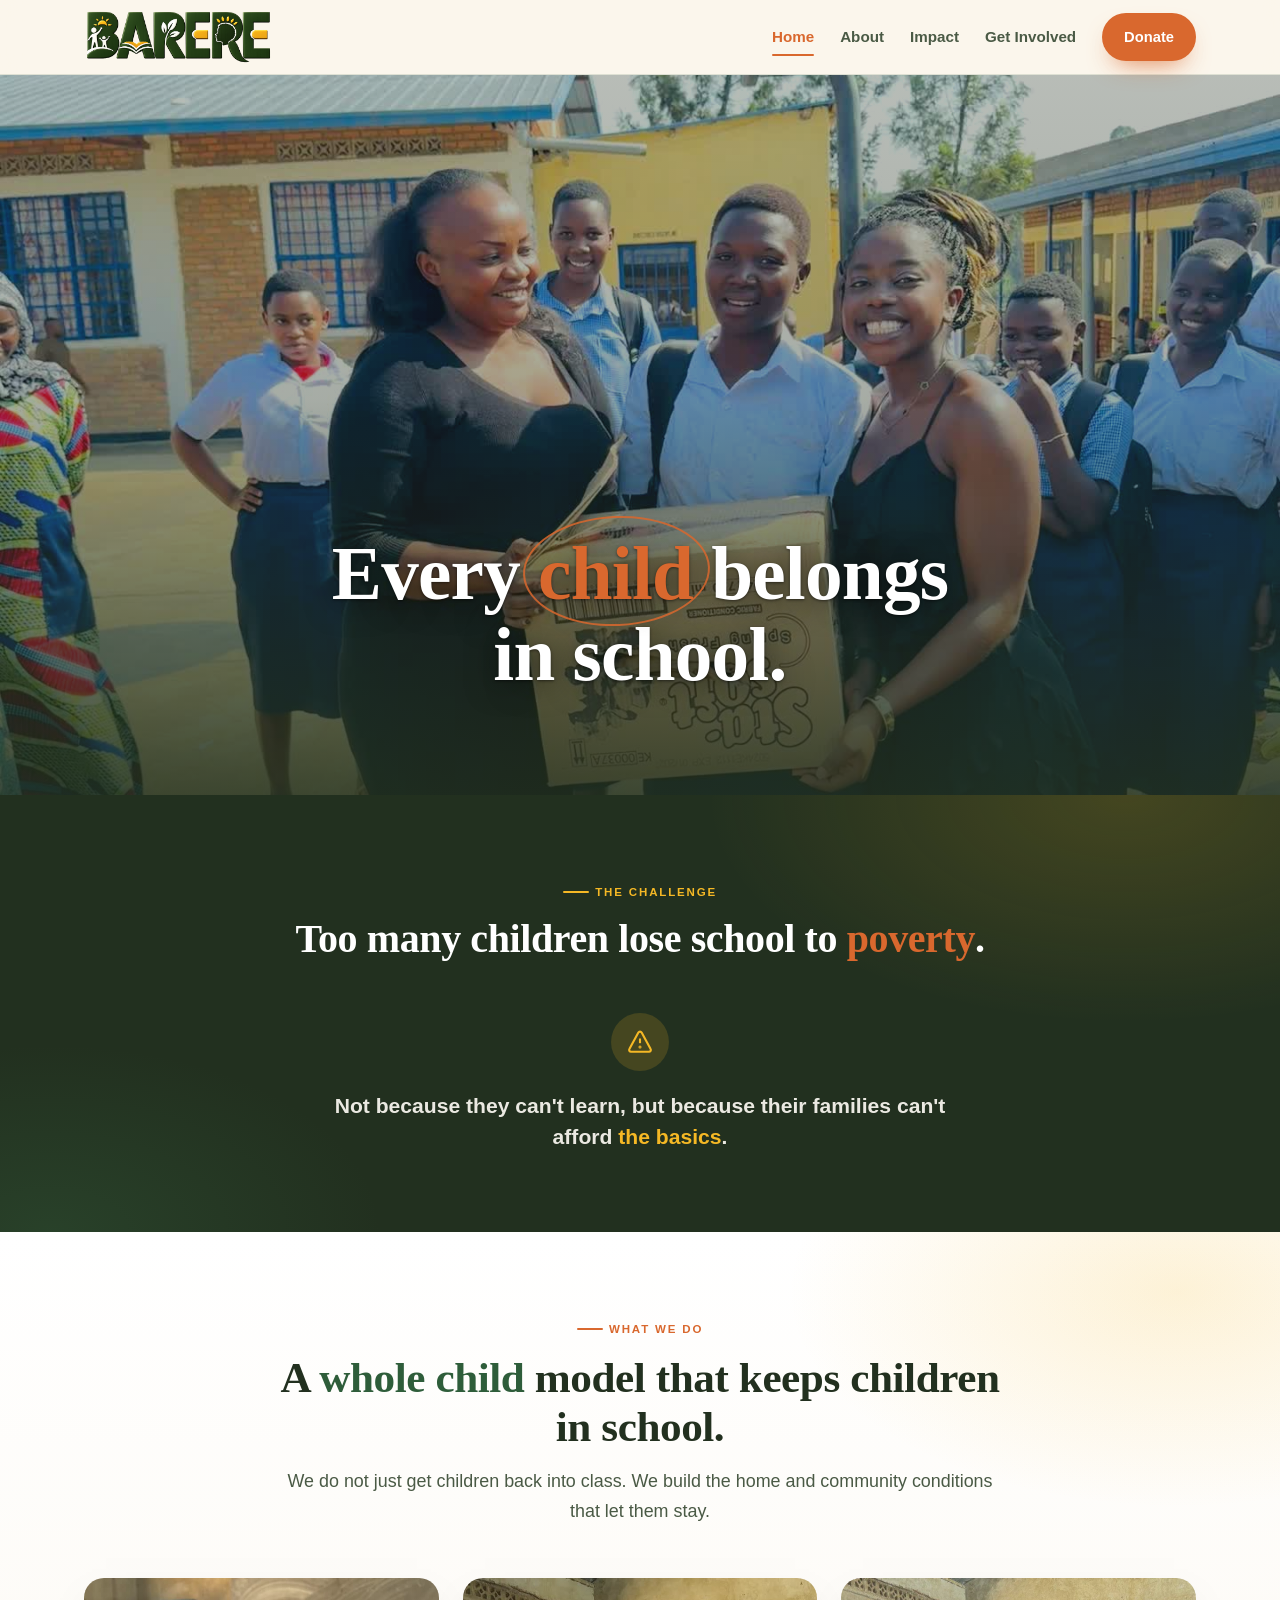
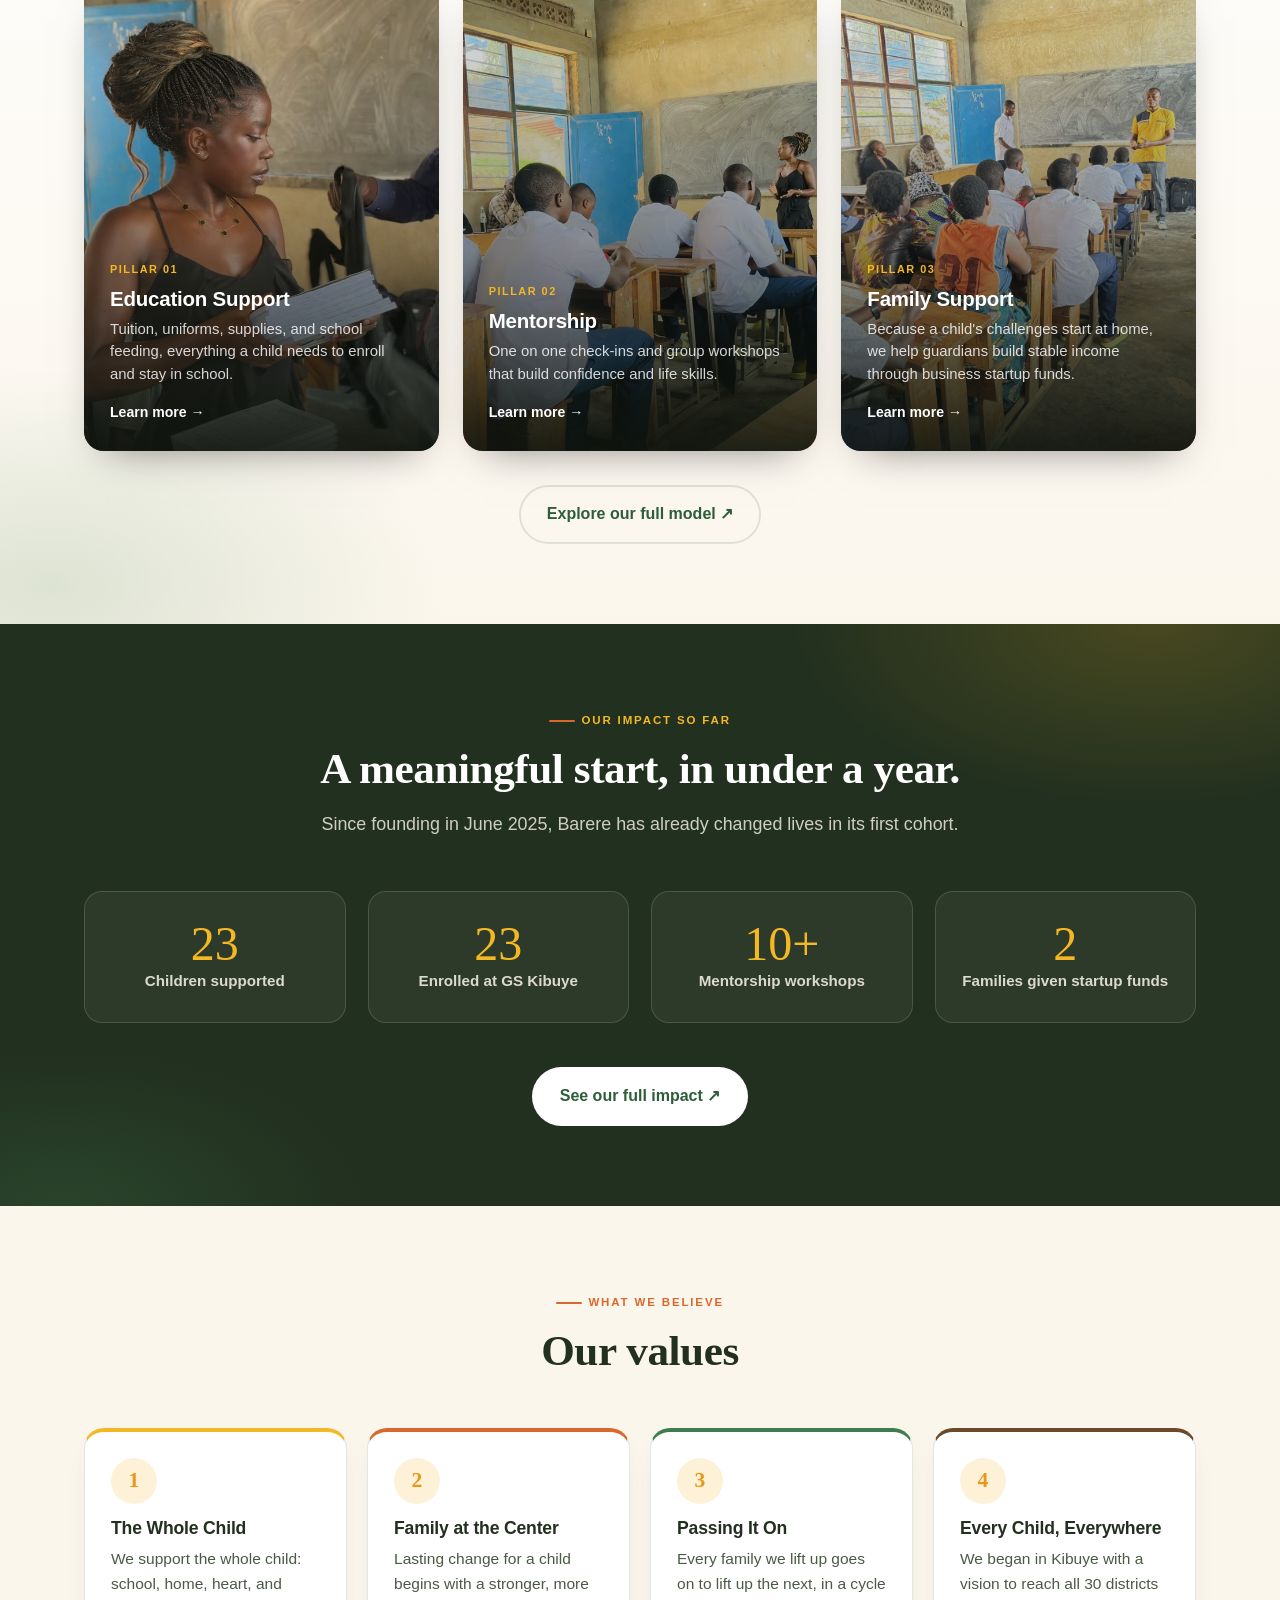
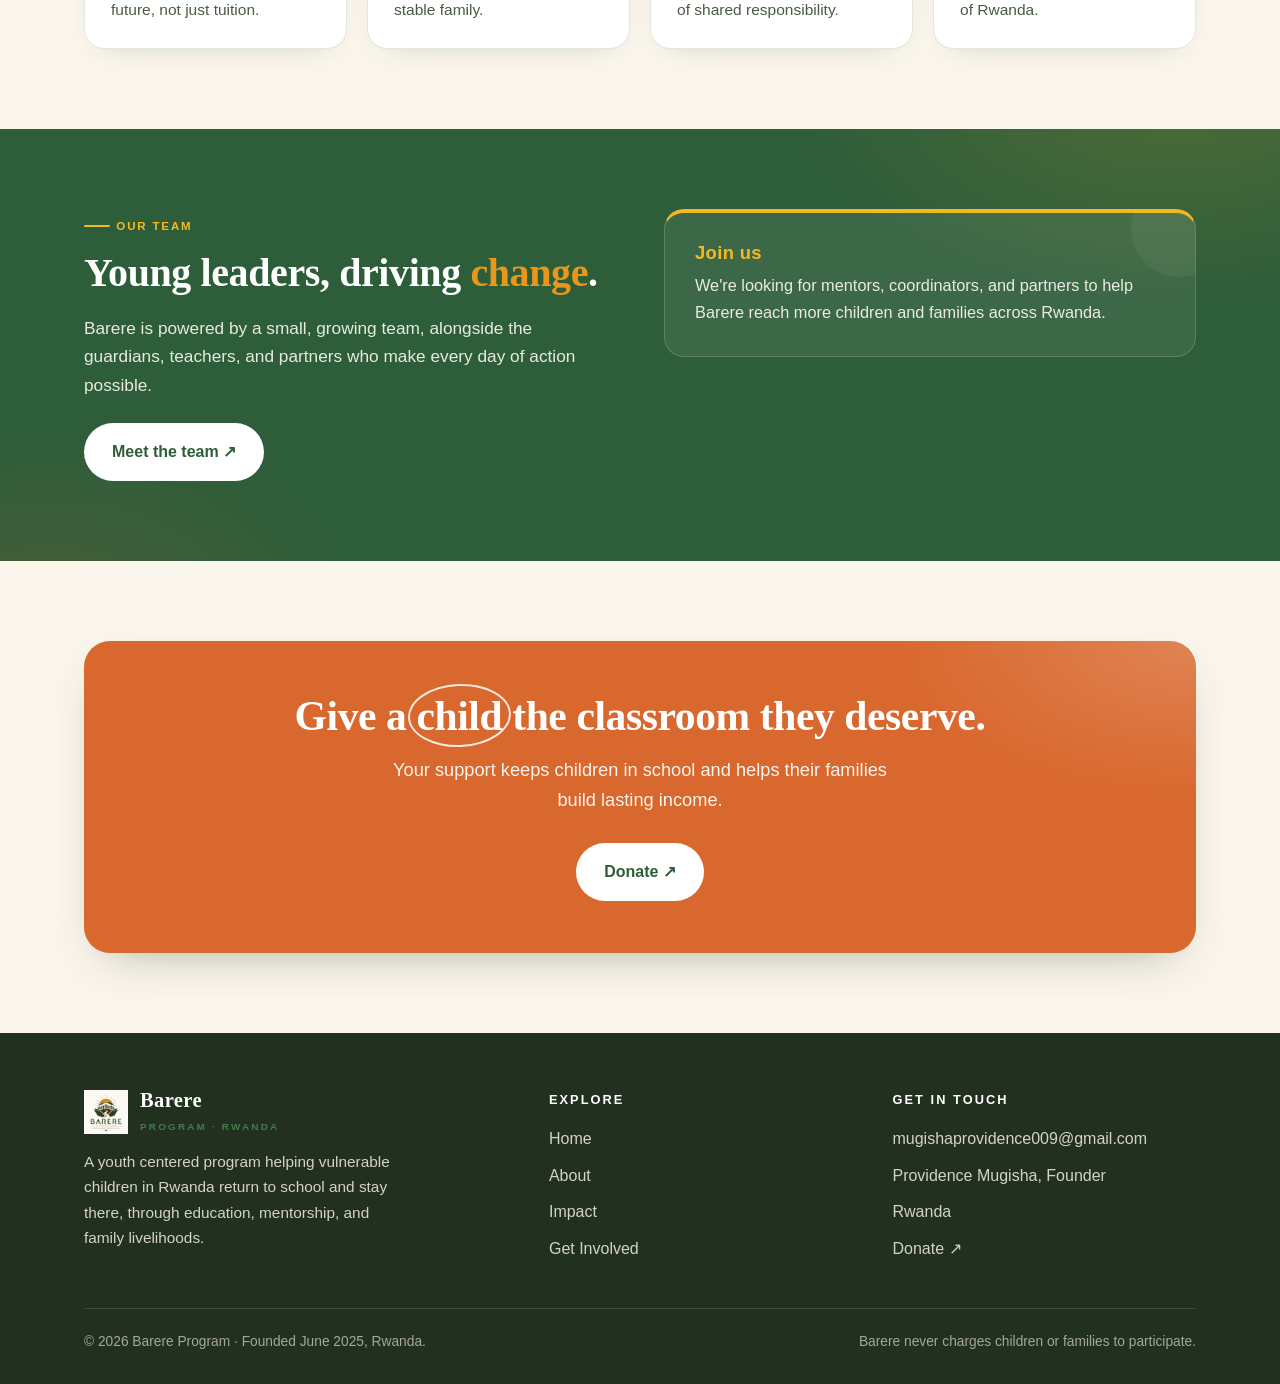
==== barere/index.html @ 4017fb83 "Simplify Challenge section for faster scanning Remove the boxed card around the challenge descriptio" ====
<!DOCTYPE html>
<html lang="en">
<head>
<meta charset="UTF-8">
<meta name="viewport" content="width=device-width, initial-scale=1.0">
<title>Every Child Belongs in School · Barere Program</title>
<meta name="description" content="Barere is a youth centered program in Rwanda helping vulnerable children return to and stay in school through education, mentorship, and sustainable family livelihoods.">
<link rel="stylesheet" href="assets/styles.css">
<style>
  .values-grid{display:grid;grid-template-columns:repeat(4,1fr);gap:20px}
  .value{background:#fff;border:1px solid var(--line);border-top:4px solid var(--sun);border-radius:var(--radius);padding:26px;box-shadow:0 10px 30px -22px rgba(46,61,32,.4)}
  .value:nth-child(2){border-top-color:var(--terracotta)}
  .value:nth-child(3){border-top-color:var(--leaf)}
  .value:nth-child(4){border-top-color:var(--earth)}
  .value .vk{width:46px;height:46px;border-radius:50%;display:flex;align-items:center;justify-content:center;background:rgba(245,184,37,.18);color:var(--sun-deep);font-family:Georgia,serif;font-size:1.35rem;font-weight:700;margin-bottom:14px}
  .value h3{font-size:1.1rem;margin:0 0 8px;font-family:-apple-system,sans-serif;font-weight:800}
  .value p{margin:0;color:var(--ink-soft);font-size:.97rem}
  .center-cta{text-align:center;margin-top:34px}
  .hero-overlay .wrap{text-align:center}
   .hero-overlay h1,.hero-overlay p{margin:0 auto 22px;text-align:center}
   .hero-overlay .hero-cta{justify-content:center}
  @media(max-width:900px){.values-grid{grid-template-columns:1fr 1fr}}
  @media(max-width:640px){.values-grid{grid-template-columns:1fr}}
  .challenge{position:relative;overflow:hidden;background:var(--ink);color:#fdfaf3}
  .challenge::before{content:"";position:absolute;inset:0;background:radial-gradient(700px 380px at 88% 0%,rgba(245,184,37,.16),transparent 60%),radial-gradient(600px 340px at 4% 100%,rgba(63,125,78,.22),transparent 55%);pointer-events:none}
  .challenge .wrap{position:relative}
  .challenge .eyebrow{color:var(--sun)}
  .challenge .eyebrow::before{background:var(--sun)}
  .challenge h2{color:#fff}
  .challenge-body{max-width:620px;margin:30px auto 0;text-align:center}
  .challenge-body .ico{width:58px;height:58px;border-radius:50%;background:rgba(245,184,37,.16);display:flex;align-items:center;justify-content:center;margin:0 auto 20px}
  .challenge-body p{margin:0;color:rgba(253,250,243,.92);font-size:1.32rem;font-weight:600;line-height:1.45}
  .challenge-body p b{color:var(--sun);font-weight:800}
  .impact-cards{display:grid;grid-template-columns:repeat(3,1fr);gap:24px}
  .impact-card{position:relative;display:block;border-radius:var(--radius);overflow:hidden;aspect-ratio:3/4;box-shadow:0 18px 40px -22px rgba(0,0,0,.5);text-decoration:none;transition:transform .2s ease}
  .impact-card:hover{transform:translateY(-5px)}
  .impact-card img{position:absolute;inset:0;width:100%;height:100%;object-fit:cover;transition:transform .4s ease}
  .impact-card:hover img{transform:scale(1.05)}
  .impact-card::after{content:"";position:absolute;inset:0;background:linear-gradient(180deg,rgba(15,20,14,.05) 0%,rgba(15,20,14,.4) 55%,rgba(15,20,14,.93) 100%)}
  .impact-card .content{position:absolute;left:0;right:0;bottom:0;padding:26px;z-index:2}
  .impact-card .tag{display:inline-block;font-size:.68rem;font-weight:800;text-transform:uppercase;letter-spacing:.14em;color:var(--sun);margin-bottom:8px}
  .impact-card h3{margin:0 0 8px;font-size:1.28rem;color:#fff;font-family:-apple-system,sans-serif;font-weight:800}
  .impact-card p{margin:0 0 14px;color:rgba(255,255,255,.82);font-size:.93rem;line-height:1.5}
  .impact-card .learn{display:inline-flex;align-items:center;gap:6px;color:#fff;font-weight:700;font-size:.88rem}
  .impact-card:hover .learn{color:var(--sun)}
  @media(max-width:900px){.impact-cards{grid-template-columns:1fr 1fr}}
  @media(max-width:640px){.impact-cards{grid-template-columns:1fr}}
</style>
</head>
<body>
<header class="nav">
  <div class="wrap nav-inner">
    <a class="brand" href="index.html"><img class="brand-logo" src="images/barere-logo-full.png" alt="Barere Program"></a>
    <nav class="nav-links" id="navLinks">
      <a href="index.html" class="active">Home</a>
      <a href="about.html">About</a>
      <a href="impact.html">Impact</a>
      <a href="get-involved.html">Get Involved</a>
      <a class="btn btn-primary" href="get-involved.html#donate">Donate</a>
    </nav>
    <button class="menu-btn" id="menuBtn" aria-label="Menu"><span></span><span></span><span></span></button>
  </div>
</header>

<section class="hero-static">
  <img src="images/hero.jpg" alt="Providence and the Barere team celebrating with smiling students on the day of action in Rwanda">
  <div class="hero-overlay">
    <div class="wrap">
      <h1>Every <span class="hl circle">child</span> belongs in school.</h1>
    </div>
  </div>
</section>

<!-- THE CHALLENGE -->
<section class="challenge">
  <div class="wrap">
    <div class="section-head reveal">
      <span class="eyebrow center">The Challenge</span>
      <h2 style="font-size:clamp(1.8rem,3.4vw,2.5rem);margin:0 0 16px">Too many children lose school to <span class="hl">poverty</span>.</h2>
    </div>
    <div class="challenge-body reveal">
      <div class="ico"><svg width="28" height="28" viewBox="0 0 24 24" fill="none" stroke="#F5B825" stroke-width="1.8"><path d="M12 9v4"/><circle cx="12" cy="16.3" r=".4" fill="#F5B825"/><path d="M10.6 3.9L2.9 18a1.6 1.6 0 001.4 2.4h15.4a1.6 1.6 0 001.4-2.4L13.4 3.9a1.6 1.6 0 00-2.8 0z"/></svg></div>
      <p>Not because they can't learn, but because their families can't afford <b>the basics</b>.</p>
    </div>
  </div>
</section>

<!-- WHAT WE DO -->
<section class="pillars">
  <div class="wrap">
    <div class="section-head reveal">
      <span class="eyebrow center">What We Do</span>
      <h2>A <span class="hl-leaf">whole child</span> model that keeps children in school.</h2>
      <p>We do not just get children back into class. We build the home and community conditions that let them stay.</p>
    </div>
    <div class="impact-cards">
      <a class="impact-card reveal" href="about.html#model">
        <img src="images/materials.jpg" alt="Providence handing out exercise books to students">
        <div class="content">
          <span class="tag">Pillar 01</span>
          <h3>Education Support</h3>
          <p>Tuition, uniforms, supplies, and school feeding, everything a child needs to enroll and stay in school.</p>
          <span class="learn">Learn more →</span>
        </div>
      </a>
      <a class="impact-card reveal" href="about.html#model">
        <img src="images/workshop.jpg" alt="Providence leading a mentorship workshop with the cohort">
        <div class="content">
          <span class="tag">Pillar 02</span>
          <h3>Mentorship</h3>
          <p>One on one check-ins and group workshops that build confidence and life skills.</p>
          <span class="learn">Learn more →</span>
        </div>
      </a>
      <a class="impact-card reveal" href="about.html#model">
        <img src="images/local-partners.jpg" alt="Barere local partners and community volunteers">
        <div class="content">
          <span class="tag">Pillar 03</span>
          <h3>Family Support</h3>
          <p>Because a child's challenges start at home, we help guardians build stable income through business startup funds.</p>
          <span class="learn">Learn more →</span>
        </div>
      </a>
    </div>
    <div class="center-cta reveal"><a class="btn btn-ghost" href="about.html#model">Explore our full model ↗</a></div>
  </div>
</section>

<!-- IMPACT -->
<section class="impact">
  <div class="wrap">
    <div class="section-head reveal">
      <span class="eyebrow center" style="color:var(--sun)">Our Impact So Far</span>
      <h2>A meaningful start, in under a year.</h2>
      <p>Since founding in June 2025, Barere has already changed lives in its first cohort.</p>
    </div>
    <div class="stat-grid">
      <div class="stat reveal"><span class="n" data-count="23">23</span><span class="l">Children supported</span></div>
      <div class="stat reveal"><span class="n" data-count="23">23</span><span class="l">Enrolled at GS Kibuye</span></div>
      <div class="stat reveal"><span class="n" data-count="10">10+</span><span class="l">Mentorship workshops</span></div>
      <div class="stat reveal"><span class="n" data-count="2">2</span><span class="l">Families given startup funds</span></div>
    </div>
    <div class="center-cta reveal"><a class="btn btn-light" href="impact.html">See our full impact ↗</a></div>
  </div>
</section>

<!-- VALUES -->
<section>
  <div class="wrap">
    <div class="section-head reveal">
      <span class="eyebrow center">What We Believe</span>
      <h2>Our values</h2>
    </div>
    <div class="values-grid">
      <div class="value reveal"><div class="vk">1</div><h3>The Whole Child</h3><p>We support the whole child: school, home, heart, and future, not just tuition.</p></div>
      <div class="value reveal"><div class="vk">2</div><h3>Family at the Center</h3><p>Lasting change for a child begins with a stronger, more stable family.</p></div>
      <div class="value reveal"><div class="vk">3</div><h3>Passing It On</h3><p>Every family we lift up goes on to lift up the next, in a cycle of shared responsibility.</p></div>
      <div class="value reveal"><div class="vk">4</div><h3>Every Child, Everywhere</h3><p>We began in Kibuye with a vision to reach all 30 districts of Rwanda.</p></div>
    </div>
  </div>
</section>

<!-- TEAM TEASER -->
<section class="mission">
  <div class="wrap grid">
    <div class="reveal">
      <span class="eyebrow">Our Team</span>
      <h2>Young leaders, driving <span class="hl-sun">change</span>.</h2>
      <p>Barere is powered by a small, growing team, alongside the guardians, teachers, and partners who make every day of action possible.</p>
      <a class="btn btn-light" href="about.html#team" style="margin-top:8px">Meet the team ↗</a>
    </div>
    <div class="reveal">
      <div class="vm-card"><h3>Join us</h3><p>We're looking for mentors, coordinators, and partners to help Barere reach more children and families across Rwanda.</p></div>
    </div>
  </div>
</section>

<!-- DONATE CTA -->
<section class="help" style="padding-top:0;padding-bottom:80px"><div class="wrap" style="padding-top:80px">
  <div class="cta-final reveal">
    <h2>Give a <span class="circle">child</span> the classroom they deserve.</h2>
    <p>Your support keeps children in school and helps their families build lasting income.</p>
    <a class="btn btn-light" href="get-involved.html#donate">Donate ↗</a>
  </div>
</div></section>

<footer>
  <div class="wrap">
    <div class="foot-grid">
      <div>
        <a class="brand" href="index.html" style="color:#fff"><img class="mark" src="images/barere-logo-sm.png" alt="Barere Program logo">
          <span><b>Barere</b><small>Program · Rwanda</small></span></a>
        <p>A youth centered program helping vulnerable children in Rwanda return to school and stay there, through education, mentorship, and family livelihoods.</p>
      </div>
      <div>
        <h4>Explore</h4>
        <ul>
          <li><a href="index.html">Home</a></li>
          <li><a href="about.html">About</a></li>
          <li><a href="impact.html">Impact</a></li>
          <li><a href="get-involved.html">Get Involved</a></li>
        </ul>
      </div>
      <div>
        <h4>Get in touch</h4>
        <ul>
          <li><a href="mailto:mugishaprovidence009@gmail.com">mugishaprovidence009@gmail.com</a></li>
          <li>Providence Mugisha, Founder</li>
          <li>Rwanda</li>
          <li><a href="get-involved.html#donate">Donate ↗</a></li>
        </ul>
      </div>
    </div>
    <div class="foot-bottom">
      <span>© 2026 Barere Program · Founded June 2025, Rwanda.</span>
      <span>Barere never charges children or families to participate.</span>
    </div>
  </div>
</footer>

<script>
  var mb=document.getElementById('menuBtn'),nl=document.getElementById('navLinks');
  mb.addEventListener('click',function(){nl.classList.toggle('open');});
  nl.addEventListener('click',function(e){if(e.target.tagName==='A')nl.classList.remove('open');});
  var io=new IntersectionObserver(function(es){es.forEach(function(en){if(en.isIntersecting){en.target.classList.add('in');io.unobserve(en.target);}});},{threshold:.14});
  document.querySelectorAll('.reveal').forEach(function(el){io.observe(el);});
  function animate(el){var target=parseInt(el.getAttribute('data-count'),10);var suffix=el.textContent.trim().endsWith('+')?'+':'';var t0=null,dur=1100;function step(ts){if(!t0)t0=ts;var p=Math.min((ts-t0)/dur,1);var val=Math.floor((0.5-Math.cos(Math.PI*p)/2)*target);el.textContent=val+suffix;if(p<1)requestAnimationFrame(step);else el.textContent=target+suffix;}requestAnimationFrame(step);}
  var co=new IntersectionObserver(function(es){es.forEach(function(en){if(en.isIntersecting){animate(en.target);co.unobserve(en.target);}});},{threshold:.5});
  document.querySelectorAll('[data-count]').forEach(function(el){co.observe(el);});
</script>
</body>
</html>
---- barere/assets/styles.css ----
:root{
  --sun:#F5B825; --sun-deep:#E8971B; --terracotta:#D9682E;
  --leaf:#3F7D4E; --leaf-deep:#2E5D3A; --earth:#6B4A2B;
  --ink:#22301F; --ink-soft:#4A5A45; --cream:#FBF6EC; --cream-2:#F5EDDD;
  --card:#fff; --line:rgba(46,93,58,.14);
  --shadow:0 18px 50px -24px rgba(46,61,32,.45);
  --radius:20px; --wrap:1160px;
}
*{box-sizing:border-box}
html{scroll-behavior:smooth}
body{margin:0;font-family:-apple-system,BlinkMacSystemFont,"Segoe UI",Roboto,Helvetica,Arial,sans-serif;color:var(--ink);background:var(--cream);line-height:1.65;-webkit-font-smoothing:antialiased}
h1,h2,h3,.display{font-family:Georgia,"Times New Roman",serif;font-weight:700;line-height:1.14;letter-spacing:-.01em}
a{color:var(--leaf-deep)}
img{max-width:100%;display:block}
.wrap{max-width:var(--wrap);margin:0 auto;padding:0 24px}
.eyebrow{display:inline-flex;align-items:center;gap:.55em;font-family:-apple-system,sans-serif;font-weight:700;text-transform:uppercase;letter-spacing:.16em;font-size:.72rem;color:var(--terracotta);margin:0 0 14px}
.eyebrow::before{content:"";width:26px;height:2px;background:var(--terracotta);border-radius:2px}
.eyebrow.center{justify-content:center}
.btn{display:inline-flex;align-items:center;gap:.5em;font-weight:700;font-size:1rem;text-decoration:none;padding:14px 26px;border-radius:999px;border:2px solid transparent;cursor:pointer;transition:transform .15s ease,box-shadow .2s ease,background .2s ease}
.btn-primary{background:var(--terracotta);color:#fff;box-shadow:0 12px 26px -12px rgba(217,104,46,.9)}
.btn-primary:hover{transform:translateY(-2px);background:#c25a24}
.btn-ghost{background:transparent;color:var(--leaf-deep);border-color:var(--line)}
.btn-ghost:hover{border-color:var(--leaf);transform:translateY(-2px)}
.btn-light{background:#fff;color:var(--leaf-deep)}
.btn-light:hover{transform:translateY(-2px)}

/* NAV */
header.nav{position:sticky;top:0;z-index:50;background:rgba(251,246,236,.86);backdrop-filter:blur(12px);border-bottom:1px solid var(--line)}
.nav-inner{display:flex;align-items:center;justify-content:space-between;height:74px}
.brand{display:flex;align-items:center;gap:12px;text-decoration:none;color:var(--ink)}
.brand .mark{width:44px;height:44px;flex:none;object-fit:contain}
.brand-logo{height:56px;width:auto;display:block}
@media(max-width:640px){.brand-logo{height:44px}}
.brand b{font-family:Georgia,serif;font-size:1.28rem;letter-spacing:.02em;line-height:1}
.brand small{display:block;font-family:-apple-system,sans-serif;font-size:.62rem;letter-spacing:.22em;text-transform:uppercase;color:var(--leaf);font-weight:700;margin-top:3px}
.nav-links{display:flex;align-items:center;gap:26px}
.nav-links a{text-decoration:none;color:var(--ink-soft);font-weight:600;font-size:.95rem;position:relative}
.nav-links a:hover{color:var(--terracotta)}
.nav-links a.active{color:var(--terracotta)}
.nav-links a.active::after{content:"";position:absolute;left:0;right:0;bottom:-6px;height:2px;background:var(--terracotta);border-radius:2px}
.nav-links .btn{padding:10px 20px;font-size:.92rem;color:#fff}
.nav-links .btn.active::after{display:none}
.menu-btn{display:none;background:none;border:0;cursor:pointer;padding:8px}
.menu-btn span{display:block;width:24px;height:2px;background:var(--ink);margin:5px 0;border-radius:2px}

/* HERO (home) */
.hero{position:relative;overflow:hidden;background:radial-gradient(1200px 600px at 78% -10%,rgba(245,184,37,.35),transparent 60%),radial-gradient(900px 500px at 0% 110%,rgba(63,125,78,.28),transparent 55%),linear-gradient(180deg,#FDF9F0 0%,#F6EEDD 100%)}
.hero-inner{display:grid;grid-template-columns:1.05fr .95fr;gap:56px;align-items:center;padding:86px 0 96px}
.hero h1{font-size:clamp(2.5rem,5.2vw,4rem);margin:0 0 22px;color:var(--ink)}
.hero h1 .hl{color:var(--terracotta)}
.hl{color:var(--terracotta);font-weight:800}
.hl-leaf{color:var(--leaf-deep);font-weight:800}
.hl-sun{color:var(--sun-deep);font-weight:800}
.circle{position:relative;display:inline-block;white-space:nowrap}
.circle::after{content:"";position:absolute;left:-.2em;right:-.22em;top:-.22em;bottom:-.16em;border:2.5px solid currentColor;border-radius:50%;transform:rotate(-2.5deg);pointer-events:none;opacity:.85}
.hero p.lead{font-size:1.22rem;color:var(--ink-soft);margin:0 0 34px;max-width:34ch}
.hero-cta{display:flex;flex-wrap:wrap;gap:14px;align-items:center}
.hero-note{margin-top:26px;font-size:.9rem;color:var(--ink-soft)}
.hero-note b{color:var(--leaf-deep)}
.hero-art{position:relative}
.hero-emblem{width:100%;max-width:440px;margin:0 auto;filter:drop-shadow(0 30px 50px rgba(46,61,32,.25))}
.hero-photo{max-width:430px;margin:0 auto;border-radius:26px;overflow:hidden;border:6px solid #fff;box-shadow:var(--shadow);aspect-ratio:4/5}
.hero-photo img{width:100%;height:100%;object-fit:cover}

/* full-width static hero */
.hero-static{position:relative;height:min(80vh,760px);min-height:540px;overflow:hidden;background:#22301f}
.hero-static > img{position:absolute;inset:0;width:100%;height:100%;object-fit:cover;object-position:center 42%;filter:saturate(1.15) contrast(1.08) brightness(1.03)}
.hero-static::before{content:"";position:absolute;inset:0;background:radial-gradient(120% 85% at 50% 32%,transparent 50%,rgba(12,16,10,.4) 100%)}
.hero-static::after{content:"";position:absolute;inset:0;background:linear-gradient(180deg,rgba(34,48,31,.32) 0%,rgba(34,48,31,.4) 45%,rgba(34,48,31,.88) 100%)}

/* full-width sliding hero */
.hero-slider{position:relative;height:min(80vh,760px);min-height:540px;overflow:hidden;background:#22301f}
.slides{position:absolute;inset:0;display:flex;transition:transform .9s cubic-bezier(.45,0,.15,1)}
.slide{position:relative;min-width:100%;height:100%}
.slide img{width:100%;height:100%;object-fit:cover}
.slide::after{content:"";position:absolute;inset:0;background:linear-gradient(180deg,rgba(34,48,31,.28) 0%,rgba(34,48,31,.35) 45%,rgba(34,48,31,.82) 100%)}
.hero-overlay{position:absolute;inset:0;z-index:3;display:flex;align-items:flex-end;padding-bottom:78px;pointer-events:none}
.hero-overlay .wrap{width:100%}
.hero-overlay .eyebrow{color:var(--sun)}
.hero-overlay .eyebrow::before{background:var(--sun)}
.hero-overlay h1{color:#fff;font-size:clamp(2.6rem,6.3vw,4.7rem);font-weight:800;line-height:1.08;margin:0 0 22px;max-width:17ch;text-shadow:0 3px 30px rgba(0,0,0,.55),0 1px 3px rgba(0,0,0,.5)}
.hero-overlay p{color:#fff;font-size:clamp(1.22rem,2.1vw,1.5rem);max-width:46ch;margin:0 0 32px;text-shadow:0 2px 18px rgba(0,0,0,.5),0 1px 2px rgba(0,0,0,.4)}
.hero-overlay .hero-cta{pointer-events:auto}
.hero-overlay .hero-cta .btn-ghost{color:#fff;border-color:rgba(255,255,255,.6)}
.hero-overlay .hero-cta .btn-ghost:hover{border-color:#fff;background:rgba(255,255,255,.12)}
.slider-arrow{position:absolute;top:50%;transform:translateY(-50%);z-index:4;width:52px;height:52px;border-radius:50%;border:1px solid rgba(255,255,255,.5);background:rgba(34,48,31,.35);color:#fff;font-size:1.5rem;cursor:pointer;display:flex;align-items:center;justify-content:center;transition:background .2s ease;backdrop-filter:blur(4px)}
.slider-arrow:hover{background:rgba(217,104,46,.85);border-color:transparent}
.slider-arrow.prev{left:22px}.slider-arrow.next{right:22px}
.slider-dots{position:absolute;bottom:28px;left:0;right:0;z-index:4;display:flex;gap:10px;justify-content:center}
.slider-dots button{width:11px;height:11px;border-radius:50%;border:0;background:rgba(255,255,255,.45);cursor:pointer;padding:0;transition:background .2s ease,width .2s ease}
.slider-dots button.on{background:var(--sun);width:30px;border-radius:6px}

/* light impact strip */
.stat-lite{display:grid;grid-template-columns:repeat(3,1fr);gap:22px}
.stat-lite .cell{text-align:center;padding:20px}
.stat-lite .n{font-family:Georgia,serif;font-size:2.8rem;line-height:1;color:var(--terracotta)}
.stat-lite .l{margin-top:8px;color:var(--ink-soft);font-weight:600}
.float-stat{position:absolute;background:#fff;border-radius:16px;box-shadow:var(--shadow);padding:14px 18px;display:flex;align-items:center;gap:12px;border:1px solid var(--line)}
.float-stat .n{font-family:Georgia,serif;font-size:1.5rem;color:var(--terracotta);line-height:1}
.float-stat .l{font-size:.74rem;color:var(--ink-soft);font-weight:600;line-height:1.2}
.fs-1{top:8%;left:-14px}
.fs-2{bottom:6%;right:-6px}
.wave{display:block;width:100%;height:60px;margin-top:-1px}

/* interior page hero */
.page-hero{background:radial-gradient(900px 420px at 85% -20%,rgba(245,184,37,.30),transparent 60%),linear-gradient(180deg,#FDF9F0,#F6EEDD);padding:64px 0 60px;border-bottom:1px solid var(--line)}
.page-hero .wrap{text-align:center}
.page-hero .crumbs{font-size:.82rem;color:var(--ink-soft);margin-bottom:14px}
.page-hero .crumbs a{color:var(--ink-soft);text-decoration:none}
.page-hero .crumbs a:hover{color:var(--terracotta)}
.page-hero h1{font-size:clamp(2.1rem,4.4vw,3.2rem);margin:0 auto 16px;max-width:20ch}
.page-hero p{font-size:1.16rem;color:var(--ink-soft);margin:0 auto;max-width:60ch}

section{padding:80px 0}
.section-head{max-width:720px;margin:0 auto 52px;text-align:center}
.section-head h2{font-size:clamp(1.9rem,3.6vw,2.7rem);margin:0 0 16px}
.section-head p{font-size:1.12rem;color:var(--ink-soft);margin:0}

/* mission */
.mission{background:var(--leaf-deep);color:#fdfaf3;position:relative;overflow:hidden}
.mission::before{content:"";position:absolute;inset:0;background:radial-gradient(650px 360px at 92% -10%,rgba(245,184,37,.16),transparent 60%),radial-gradient(550px 320px at 4% 110%,rgba(217,104,46,.14),transparent 55%);pointer-events:none}
.mission .wrap{position:relative}
.mission .grid{display:grid;grid-template-columns:1fr 1fr;gap:48px}
.mission .eyebrow{color:var(--sun)}
.mission .eyebrow::before{background:var(--sun)}
.mission h2{font-size:clamp(1.8rem,3.4vw,2.5rem);margin:0 0 18px;color:#fff}
.mission p{color:rgba(253,250,243,.9);font-size:1.08rem;margin:0 0 16px}
.vm-card{background:rgba(255,255,255,.07);border:1px solid rgba(255,255,255,.16);border-top:4px solid var(--sun);border-radius:var(--radius);padding:30px;position:relative;overflow:hidden}
.vm-card::after{content:"";position:absolute;right:-32px;top:-32px;width:96px;height:96px;border-radius:50%;background:rgba(255,255,255,.05);pointer-events:none}
.vm-card+.vm-card{margin-top:20px;border-top-color:var(--terracotta)}
.vm-card h3{color:var(--sun);font-size:1.15rem;margin:0 0 8px;font-family:-apple-system,sans-serif;letter-spacing:.02em;position:relative}
.vm-card p{margin:0;font-size:1.02rem;position:relative}

/* serve */
.serve-grid{display:grid;grid-template-columns:1.1fr 1fr;gap:52px;align-items:center}
.photo-frame{position:relative;border-radius:var(--radius);overflow:hidden;background:linear-gradient(135deg,var(--cream-2),#fff);border:1px solid var(--line);box-shadow:var(--shadow);aspect-ratio:4/3;display:flex;align-items:center;justify-content:center}
.photo-frame img{width:100%;height:100%;object-fit:cover}
.photo-frame .ph{text-align:center;color:var(--ink-soft);padding:24px;display:flex;flex-direction:column;align-items:center;gap:10px}
.photo-frame .ph svg{opacity:.5}
.photo-frame .ph span{font-size:.85rem;font-weight:600;max-width:26ch}
.photo-frame .cap{position:absolute;left:0;right:0;bottom:0;padding:16px 18px;background:linear-gradient(180deg,transparent,rgba(34,48,31,.82));color:#fff;font-size:.9rem;font-weight:600}
.serve-list{list-style:none;padding:0;margin:20px 0 0}
.serve-list li{position:relative;padding:0 0 0 34px;margin-bottom:14px;color:var(--ink-soft);font-size:1.05rem}
.serve-list li::before{content:"";position:absolute;left:0;top:9px;width:16px;height:16px;border-radius:50%;background:radial-gradient(circle at 30% 30%,var(--sun),var(--sun-deep))}

/* pillars */
.pillars{background:linear-gradient(180deg,#fff,var(--cream));position:relative;overflow:hidden}
.pillars::before{content:"";position:absolute;inset:0;background:radial-gradient(650px 360px at 92% 6%,rgba(245,184,37,.18),transparent 60%),radial-gradient(650px 360px at 4% 96%,rgba(63,125,78,.16),transparent 60%);pointer-events:none}
.pillars .wrap{position:relative}
.pillar-grid{display:grid;grid-template-columns:repeat(3,1fr);gap:24px}
.pillar{background:var(--card);border:1px solid var(--line);border-radius:var(--radius);padding:30px;box-shadow:0 10px 30px -20px rgba(46,61,32,.4);transition:transform .18s ease,box-shadow .2s ease}
.pillar:hover{transform:translateY(-4px);box-shadow:var(--shadow)}
.pillar{border-top:4px solid var(--sun)}
.pillar:nth-child(2){border-top-color:var(--terracotta)}
.pillar:nth-child(3){border-top-color:var(--leaf)}
.pillar .ico{width:56px;height:56px;border-radius:50%;display:flex;align-items:center;justify-content:center;margin-bottom:18px}
.pillar h3{font-size:1.22rem;margin:0 0 10px;font-family:-apple-system,sans-serif;font-weight:800;letter-spacing:-.01em}
.pillar p{margin:0;color:var(--ink-soft);font-size:1rem}
.pillar.feature{grid-column:span 3;display:grid;grid-template-columns:auto 1fr;gap:26px;align-items:center;background:linear-gradient(120deg,rgba(245,184,37,.12),rgba(217,104,46,.08));border-color:rgba(217,104,46,.25)}
.pillar.feature .ico{width:70px;height:70px;margin:0}
.pillar.feature h3{font-size:1.4rem}
.kinyarwanda{font-style:italic;color:var(--terracotta);font-weight:700}

/* impact */
.impact{background:var(--ink);color:#fbf6ec;position:relative;overflow:hidden}
.impact::before{content:"";position:absolute;inset:0;background:radial-gradient(600px 300px at 90% 0%,rgba(245,184,37,.18),transparent 60%),radial-gradient(500px 260px at 5% 100%,rgba(63,125,78,.25),transparent 60%)}
.impact .wrap{position:relative}
.impact .section-head h2{color:#fff}
.impact .section-head p{color:rgba(251,246,236,.8)}
.stat-grid{display:grid;grid-template-columns:repeat(4,1fr);gap:22px;margin-bottom:44px}
.stat{background:rgba(255,255,255,.05);border:1px solid rgba(255,255,255,.14);border-radius:18px;padding:28px 22px;text-align:center}
.stat .n{font-family:Georgia,serif;font-size:3rem;line-height:1;color:var(--sun);display:block}
.stat .l{margin-top:10px;font-size:.95rem;color:rgba(251,246,236,.85);font-weight:600}
.impact-notes{display:grid;grid-template-columns:repeat(3,1fr);gap:20px}
.impact-note{display:flex;gap:14px;align-items:flex-start;font-size:1rem;color:rgba(251,246,236,.9)}
.impact-note svg{flex:none;margin-top:2px}

/* goals */
.goal-band{display:grid;grid-template-columns:repeat(3,1fr);gap:22px}
.goal{background:var(--card);border:1px solid var(--line);border-top:4px solid var(--sun);border-radius:var(--radius);padding:30px;box-shadow:0 10px 30px -22px rgba(46,61,32,.4);text-align:center}
.goal:nth-child(2){border-top-color:var(--terracotta)}
.goal:nth-child(3){border-top-color:var(--leaf)}
.goal .big{font-family:Georgia,serif;font-size:2rem;color:var(--terracotta);line-height:1;width:78px;height:78px;border-radius:50%;background:radial-gradient(circle at 30% 30%,rgba(245,184,37,.22),rgba(217,104,46,.14));display:flex;align-items:center;justify-content:center;margin:0 auto}
.goal h3{font-size:1.14rem;margin:12px 0 8px;font-family:-apple-system,sans-serif;font-weight:800}
.goal p{margin:0;color:var(--ink-soft);font-size:.98rem}

/* budget */
.budget-wrap{display:grid;grid-template-columns:1fr 1.15fr;gap:52px;align-items:center}
.budget-total{background:var(--leaf-deep);color:#fff;border-radius:var(--radius);padding:34px;box-shadow:var(--shadow)}
.budget-total .n{font-family:Georgia,serif;font-size:3.4rem;line-height:1;color:var(--sun)}
.budget-total p{margin:8px 0 0;color:rgba(255,255,255,.85)}
.budget-list{list-style:none;margin:0;padding:0}
.budget-list li{display:grid;grid-template-columns:1fr auto;gap:12px;padding:13px 0;border-bottom:1px solid var(--line);align-items:baseline}
.budget-list li .item{font-weight:600}
.budget-list li .desc{display:block;font-weight:400;font-size:.86rem;color:var(--ink-soft)}
.budget-list li .amt{font-family:Georgia,serif;font-size:1.15rem;color:var(--leaf-deep);white-space:nowrap}
.bar{height:8px;border-radius:6px;background:var(--cream-2);overflow:hidden;margin-top:6px}
.bar>i{display:block;height:100%;background:linear-gradient(90deg,var(--sun),var(--terracotta))}

/* gallery */
.gallery-grid{display:grid;grid-template-columns:repeat(3,1fr);gap:18px}
.gallery-grid .photo-frame{aspect-ratio:1/1}
.gallery-grid .photo-frame.wide{grid-column:span 2;aspect-ratio:2/1}

/* help */
.help-grid{display:grid;grid-template-columns:repeat(3,1fr);gap:24px}
.help-card{background:var(--card);border:1px solid var(--line);border-radius:var(--radius);padding:32px;text-align:center;box-shadow:0 12px 34px -22px rgba(46,61,32,.4)}
.help-card .ico{width:64px;height:64px;border-radius:50%;margin:0 auto 18px;display:flex;align-items:center;justify-content:center}
.help-card{border-top:4px solid var(--terracotta)}
.help-card:nth-child(2){border-top-color:var(--leaf)}
.help-card:nth-child(3){border-top-color:var(--sun)}
.help-card h3{font-size:1.28rem;margin:0 0 10px}
.help-card p{color:var(--ink-soft);margin:0 0 22px}
.cta-final{background:var(--terracotta);color:#fff;border-radius:26px;padding:52px;text-align:center;box-shadow:var(--shadow);position:relative;overflow:hidden}
.cta-final::after{content:"";position:absolute;inset:0;background:radial-gradient(500px 260px at 100% 0%,rgba(255,255,255,.18),transparent 60%)}
.cta-final h2{font-size:clamp(1.8rem,3.4vw,2.6rem);margin:0 0 14px;color:#fff;position:relative}
.cta-final p{font-size:1.14rem;color:rgba(255,255,255,.92);max-width:52ch;margin:0 auto 28px;position:relative}
.cta-final .btn{position:relative}
.cta-final a{color:#fff}
.cta-final .btn-light{color:var(--leaf-deep)}

/* cross-links */
.next-links{display:grid;grid-template-columns:1fr 1fr;gap:20px;margin-top:10px}
.next-card{display:flex;justify-content:space-between;align-items:center;gap:16px;background:var(--card);border:1px solid var(--line);border-radius:var(--radius);padding:24px 26px;text-decoration:none;color:var(--ink);box-shadow:0 10px 30px -24px rgba(46,61,32,.4);transition:transform .16s ease,box-shadow .2s ease}
.next-card:hover{transform:translateY(-3px);box-shadow:var(--shadow)}
.next-card .lbl{font-size:.72rem;text-transform:uppercase;letter-spacing:.14em;color:var(--terracotta);font-weight:800}
.next-card h3{margin:6px 0 0;font-size:1.2rem;font-family:-apple-system,sans-serif;font-weight:800}
.next-card .arrow{flex:none;width:44px;height:44px;border-radius:50%;background:rgba(217,104,46,.12);color:var(--terracotta);font-size:1.3rem;display:flex;align-items:center;justify-content:center;transition:background .18s ease,transform .18s ease}
.next-card:hover .arrow{background:var(--terracotta);color:#fff;transform:translateX(3px)}

/* team */
.team-lead{max-width:760px;margin:0 auto 48px;text-align:center;color:var(--ink-soft);font-size:1.12rem}
.team-grid{display:grid;grid-template-columns:repeat(3,1fr);gap:24px;align-items:stretch}
.team-card{background:var(--card);border:1px solid var(--line);border-radius:var(--radius);padding:32px 28px;text-align:center;box-shadow:0 12px 34px -22px rgba(46,61,32,.4);display:flex;flex-direction:column}
.member-photo{width:150px;height:150px;border-radius:50%;object-fit:cover;object-position:center 30%;margin:0 auto 20px;border:5px solid #fff;box-shadow:0 10px 26px -12px rgba(46,61,32,.5)}
.team-card .role{font-size:.74rem;text-transform:uppercase;letter-spacing:.16em;color:var(--terracotta);font-weight:800;margin:0 0 4px}
.team-card h3{font-size:1.32rem;margin:0 0 12px}
.team-card p{margin:0;color:var(--ink-soft);font-size:1rem}
.team-card .socials{margin-top:18px}
.team-card .socials a{font-weight:700;text-decoration:none;color:var(--leaf-deep);font-size:.95rem}
.join-card{border:2px dashed rgba(217,104,46,.45);background:rgba(245,184,37,.06);box-shadow:none;justify-content:center}
.join-card .plus{width:70px;height:70px;border-radius:50%;background:rgba(217,104,46,.12);display:flex;align-items:center;justify-content:center;margin:0 auto 18px;color:var(--terracotta);font-size:2rem;font-family:Georgia,serif}
.join-card .btn{margin-top:20px;align-self:center}

/* footer */
footer{background:var(--ink);color:rgba(251,246,236,.82);padding:56px 0 30px}
.foot-grid{display:grid;grid-template-columns:1.4fr 1fr 1fr;gap:40px;margin-bottom:36px}
footer .brand b{color:#fff}
footer p{font-size:.96rem;margin:14px 0 0;max-width:38ch}
footer h4{color:#fff;font-size:.8rem;letter-spacing:.16em;text-transform:uppercase;margin:0 0 16px}
footer ul{list-style:none;padding:0;margin:0}
footer li{margin-bottom:10px}
footer a{color:rgba(251,246,236,.82);text-decoration:none}
footer a:hover{color:var(--sun)}
.foot-bottom{border-top:1px solid rgba(255,255,255,.12);padding-top:22px;display:flex;justify-content:space-between;gap:16px;flex-wrap:wrap;font-size:.86rem;color:rgba(251,246,236,.6)}

/* reveal */
.reveal{opacity:0;transform:translateY(24px);transition:opacity .7s ease,transform .7s ease}
.reveal.in{opacity:1;transform:none}

@media(max-width:900px){
  .hero-inner{grid-template-columns:1fr;gap:36px;padding:60px 0 70px;text-align:center}
  .hero p.lead{margin-left:auto;margin-right:auto}
  .hero-cta{justify-content:center}
  .hero-art{order:-1;max-width:340px;margin:0 auto}
  .mission .grid,.serve-grid,.budget-wrap{grid-template-columns:1fr;gap:34px}
  .pillar-grid,.stat-grid,.impact-notes,.goal-band,.help-grid,.gallery-grid,.foot-grid,.next-links,.team-grid{grid-template-columns:1fr 1fr}
  .pillar.feature{grid-column:span 2;grid-template-columns:1fr}
  .stat .n{font-size:2.4rem}
}
@media(max-width:640px){
  .nav-links{display:none}
  .menu-btn{display:block}
  .nav-links.open{display:flex;position:absolute;top:74px;left:0;right:0;flex-direction:column;background:var(--cream);padding:20px 24px;gap:16px;border-bottom:1px solid var(--line)}
  .nav-links.open a.active::after{display:none}
  .pillar-grid,.stat-grid,.impact-notes,.goal-band,.help-grid,.gallery-grid,.foot-grid,.next-links,.team-grid{grid-template-columns:1fr}
  .pillar.feature{grid-column:span 1}
  .stat-lite{grid-template-columns:1fr 1fr;gap:10px}
  .slider-arrow{display:none}
  .hero-overlay{padding-bottom:64px}
  .gallery-grid .photo-frame.wide{grid-column:span 1;aspect-ratio:1/1}
  section{padding:56px 0}
  .cta-final{padding:36px 24px}
  .float-stat{display:none}
}
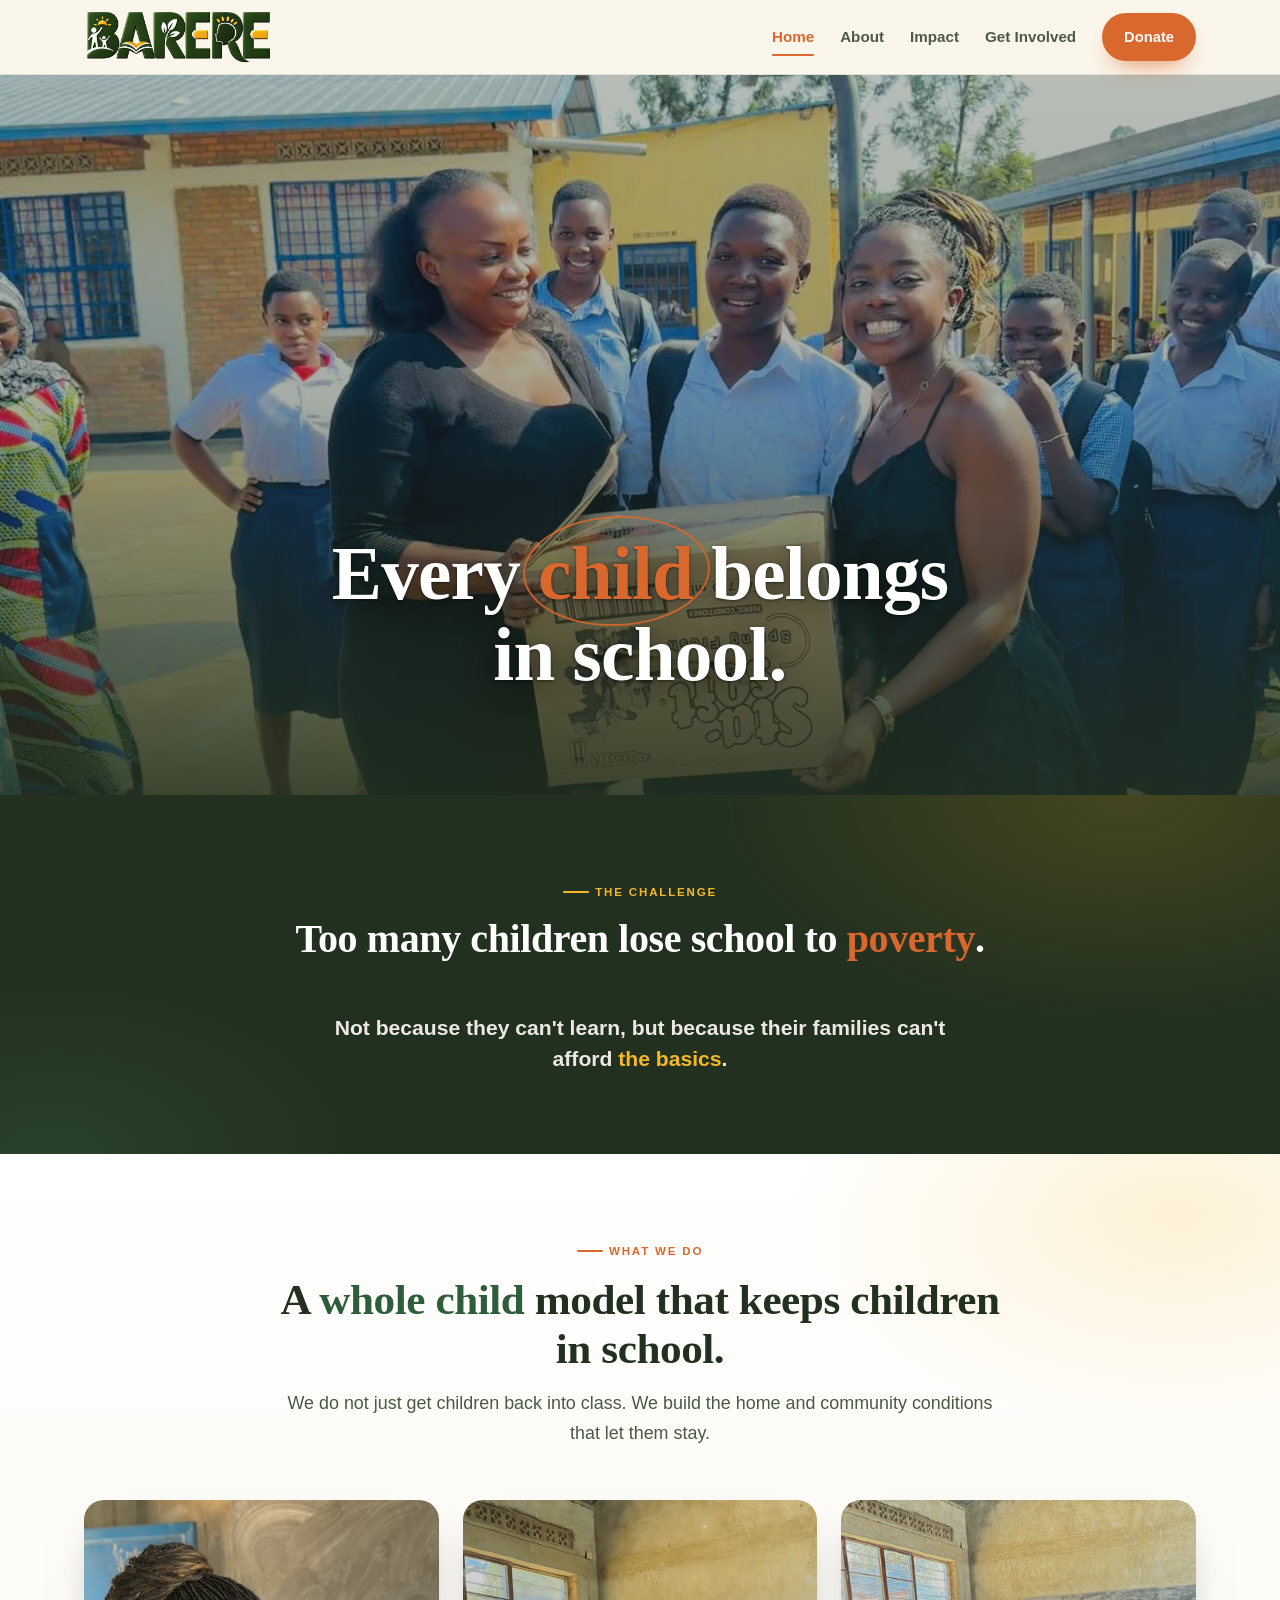
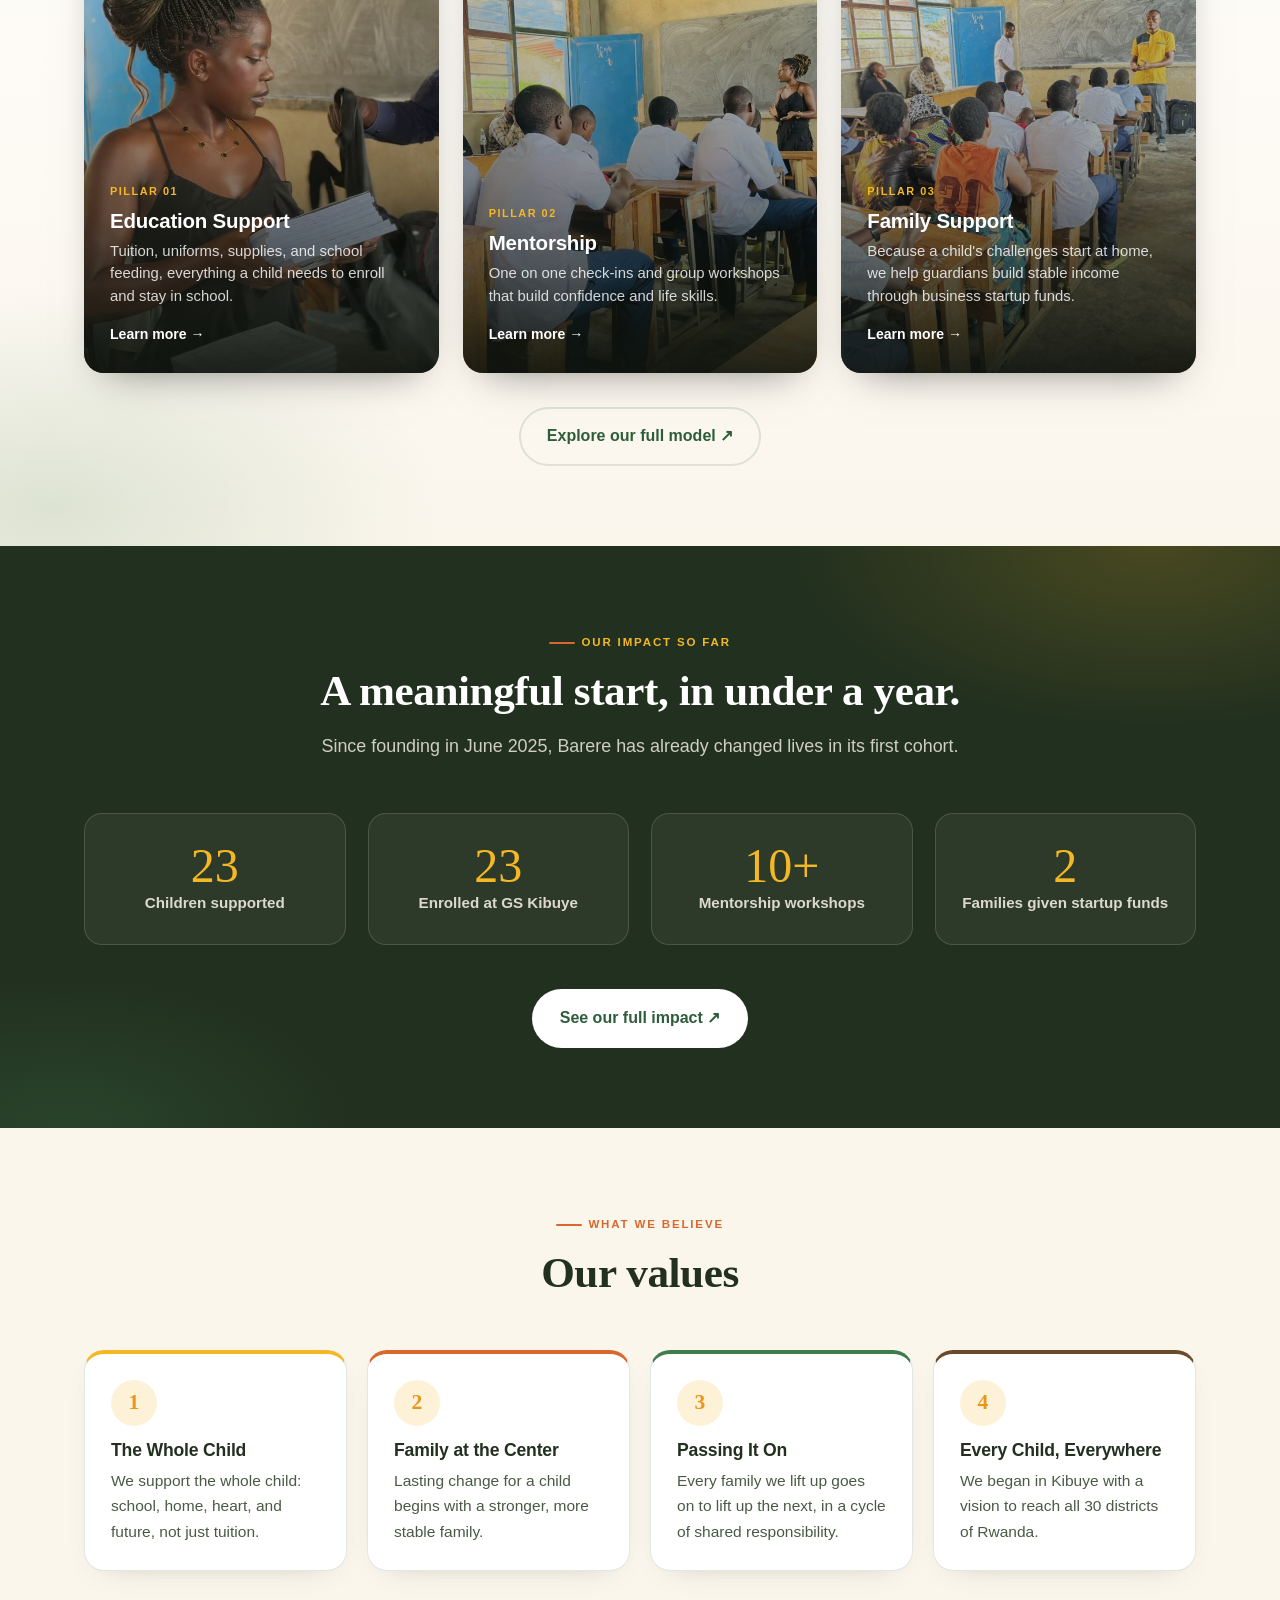
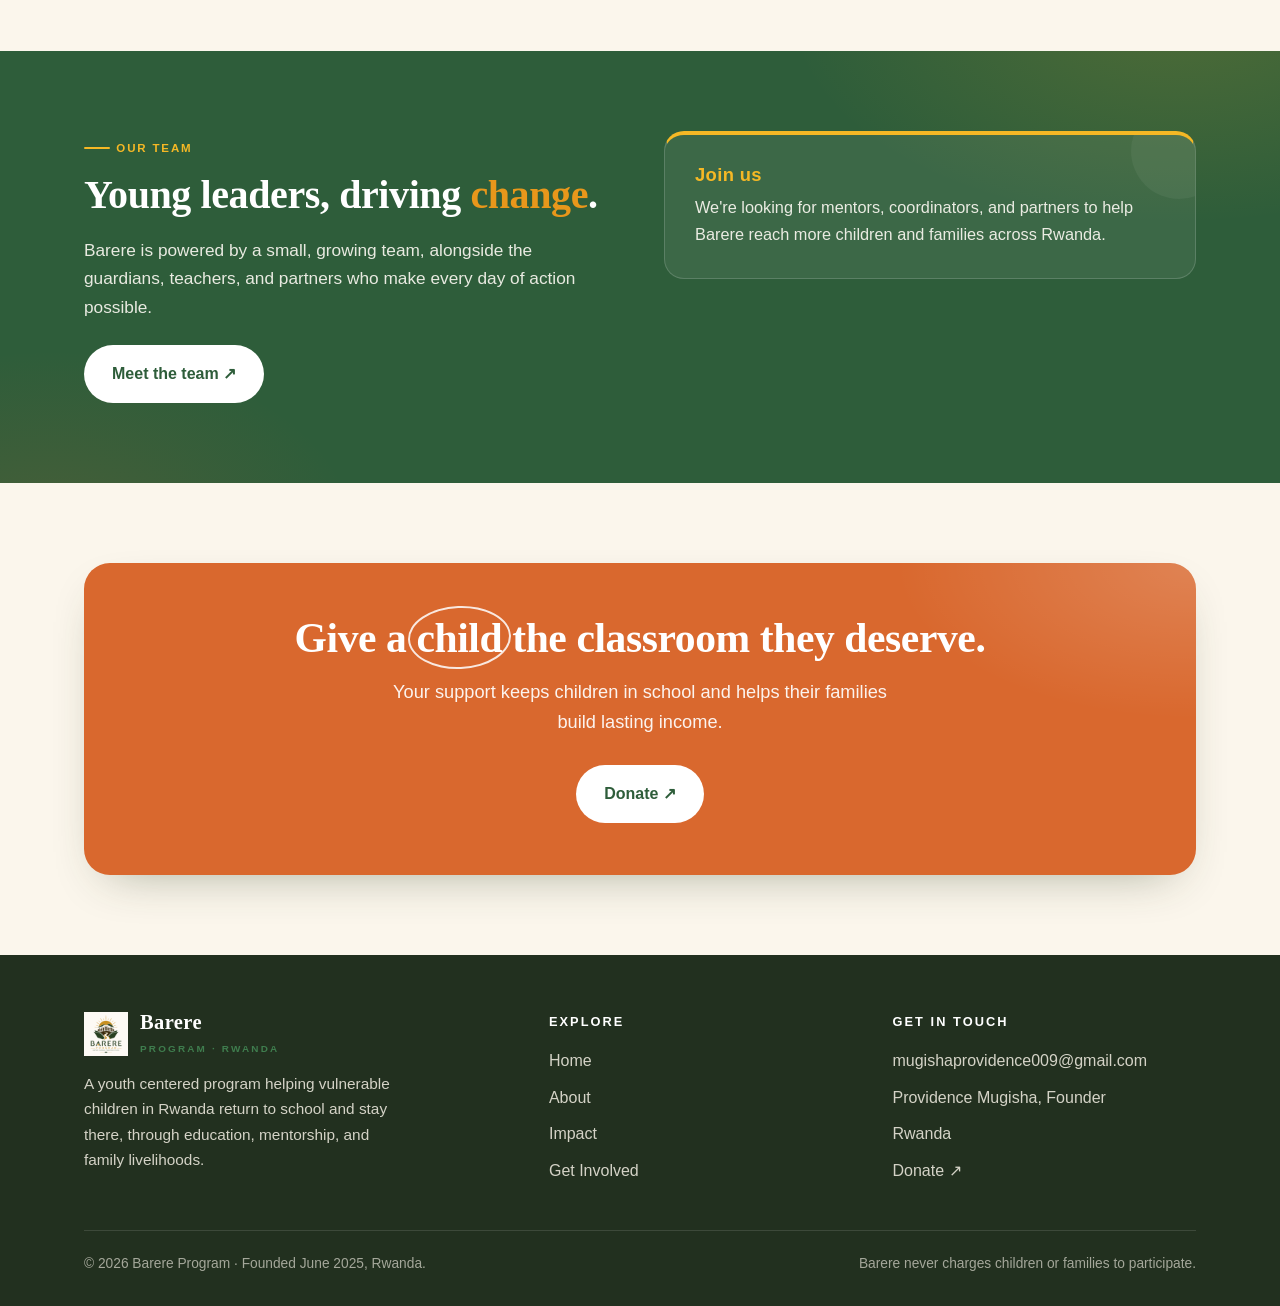
==== commit 6fb3a2d7: "Remove warning-triangle icon from Challenge section Co-Authored-By: Claude Sonnet 5 <noreply@anthrop" ====
--- a/barere/index.html
+++ b/barere/index.html
@@ -28,7 +28,6 @@
   .challenge .eyebrow::before{background:var(--sun)}
   .challenge h2{color:#fff}
   .challenge-body{max-width:620px;margin:30px auto 0;text-align:center}
-  .challenge-body .ico{width:58px;height:58px;border-radius:50%;background:rgba(245,184,37,.16);display:flex;align-items:center;justify-content:center;margin:0 auto 20px}
   .challenge-body p{margin:0;color:rgba(253,250,243,.92);font-size:1.32rem;font-weight:600;line-height:1.45}
   .challenge-body p b{color:var(--sun);font-weight:800}
   .impact-cards{display:grid;grid-template-columns:repeat(3,1fr);gap:24px}
@@ -79,7 +78,6 @@
       <h2 style="font-size:clamp(1.8rem,3.4vw,2.5rem);margin:0 0 16px">Too many children lose school to <span class="hl">poverty</span>.</h2>
     </div>
     <div class="challenge-body reveal">
-      <div class="ico"><svg width="28" height="28" viewBox="0 0 24 24" fill="none" stroke="#F5B825" stroke-width="1.8"><path d="M12 9v4"/><circle cx="12" cy="16.3" r=".4" fill="#F5B825"/><path d="M10.6 3.9L2.9 18a1.6 1.6 0 001.4 2.4h15.4a1.6 1.6 0 001.4-2.4L13.4 3.9a1.6 1.6 0 00-2.8 0z"/></svg></div>
       <p>Not because they can't learn, but because their families can't afford <b>the basics</b>.</p>
     </div>
   </div>
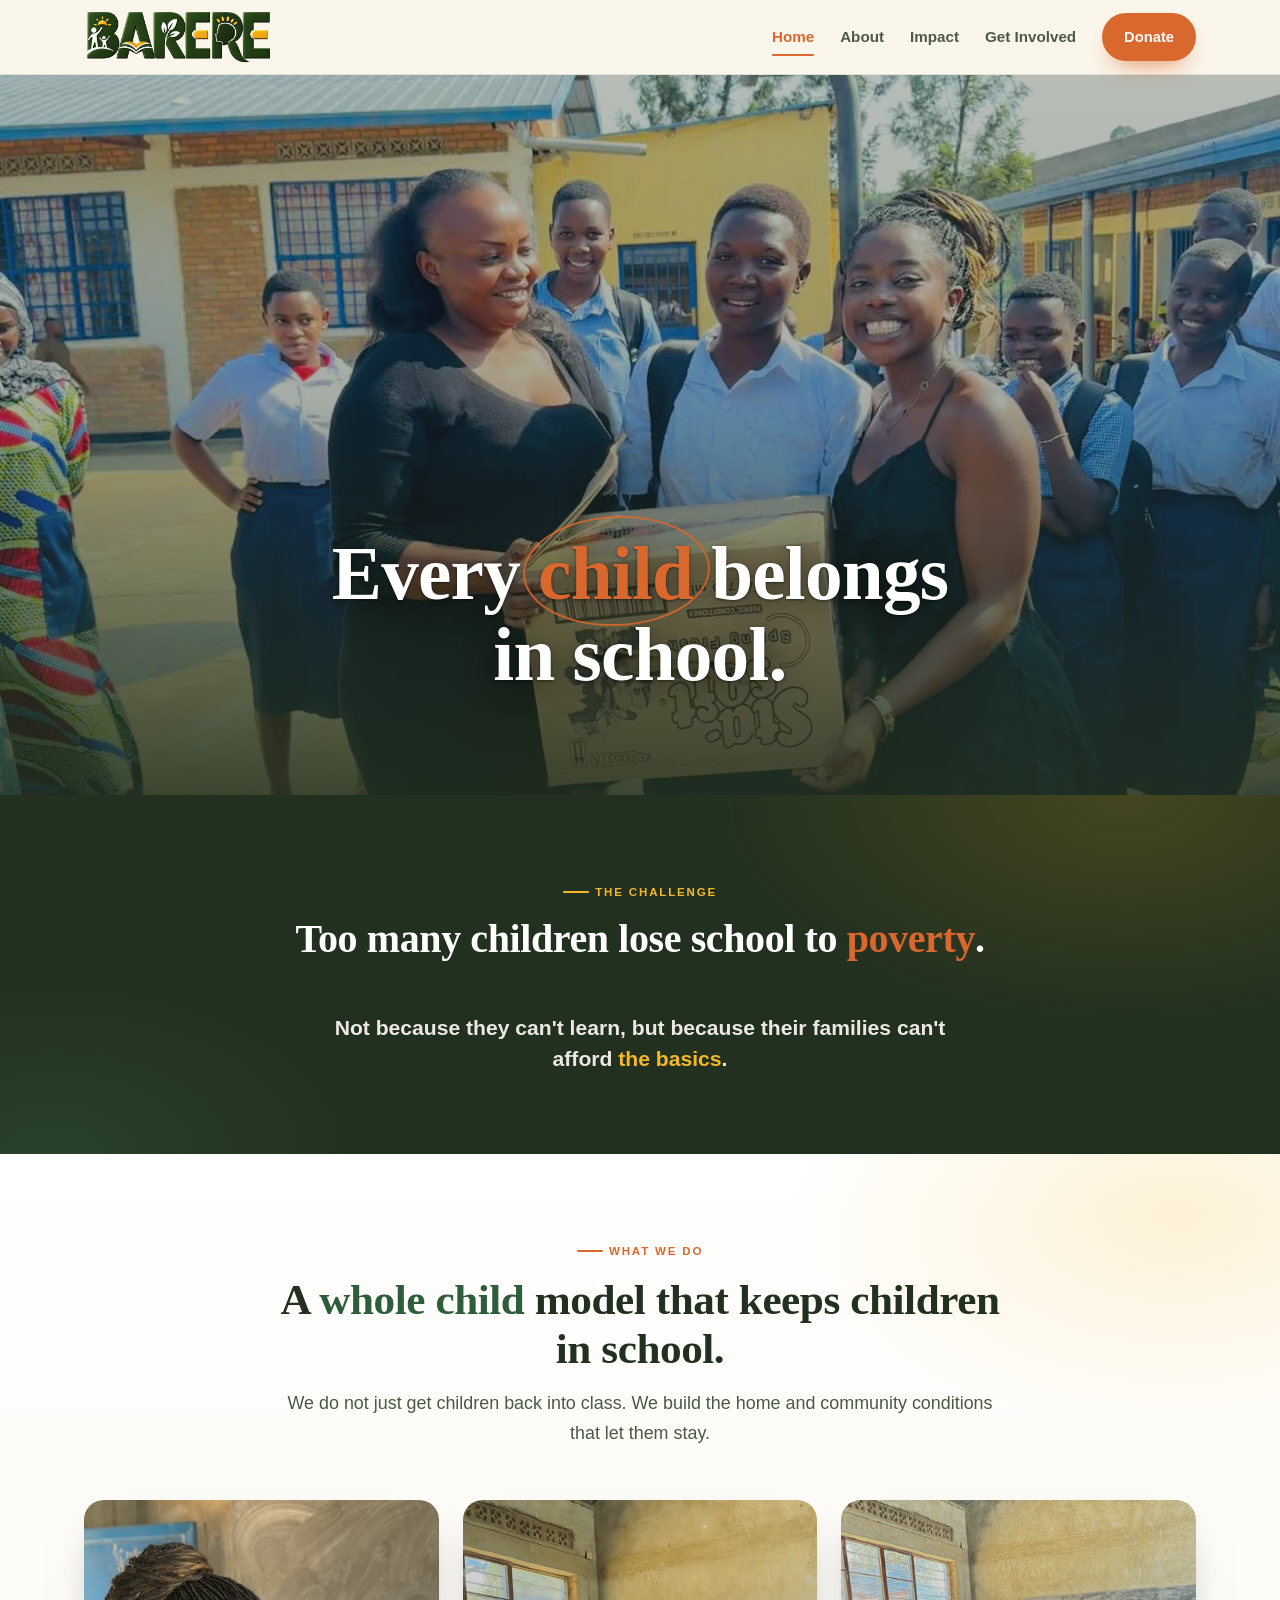
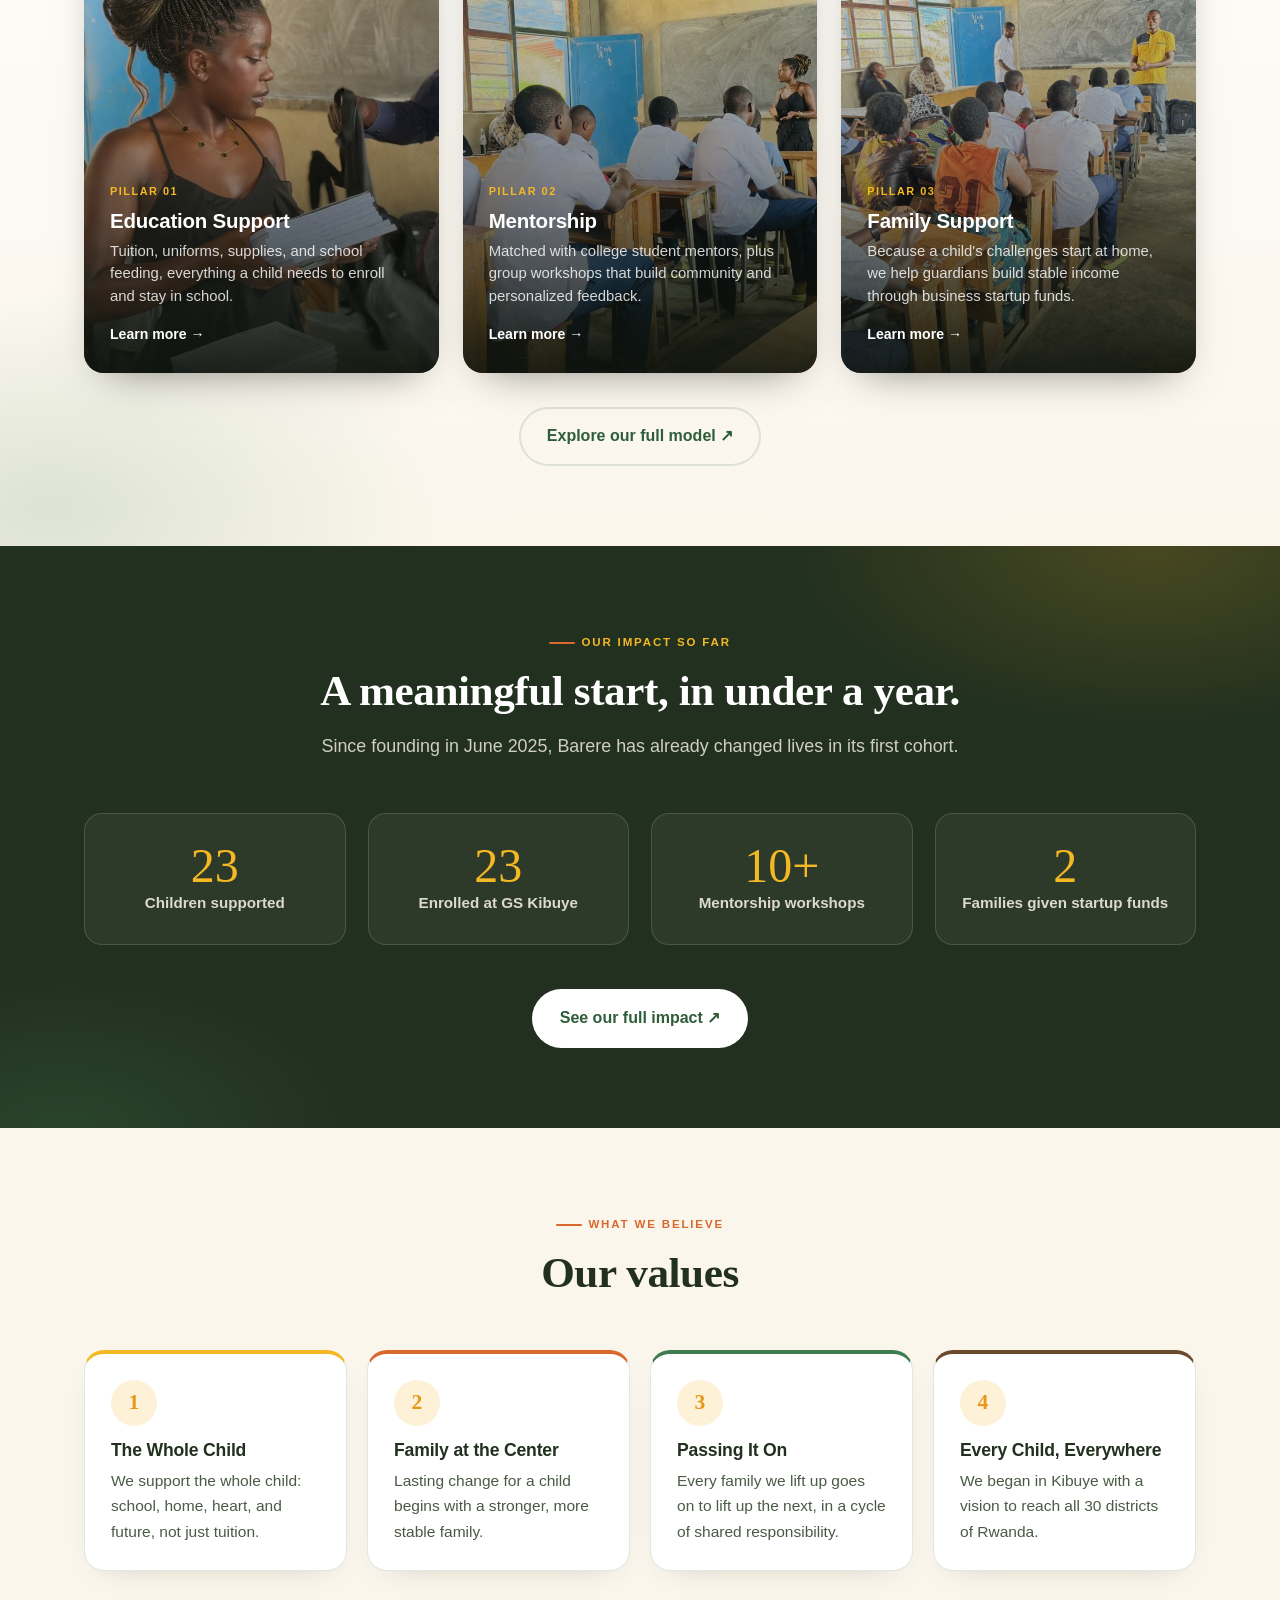
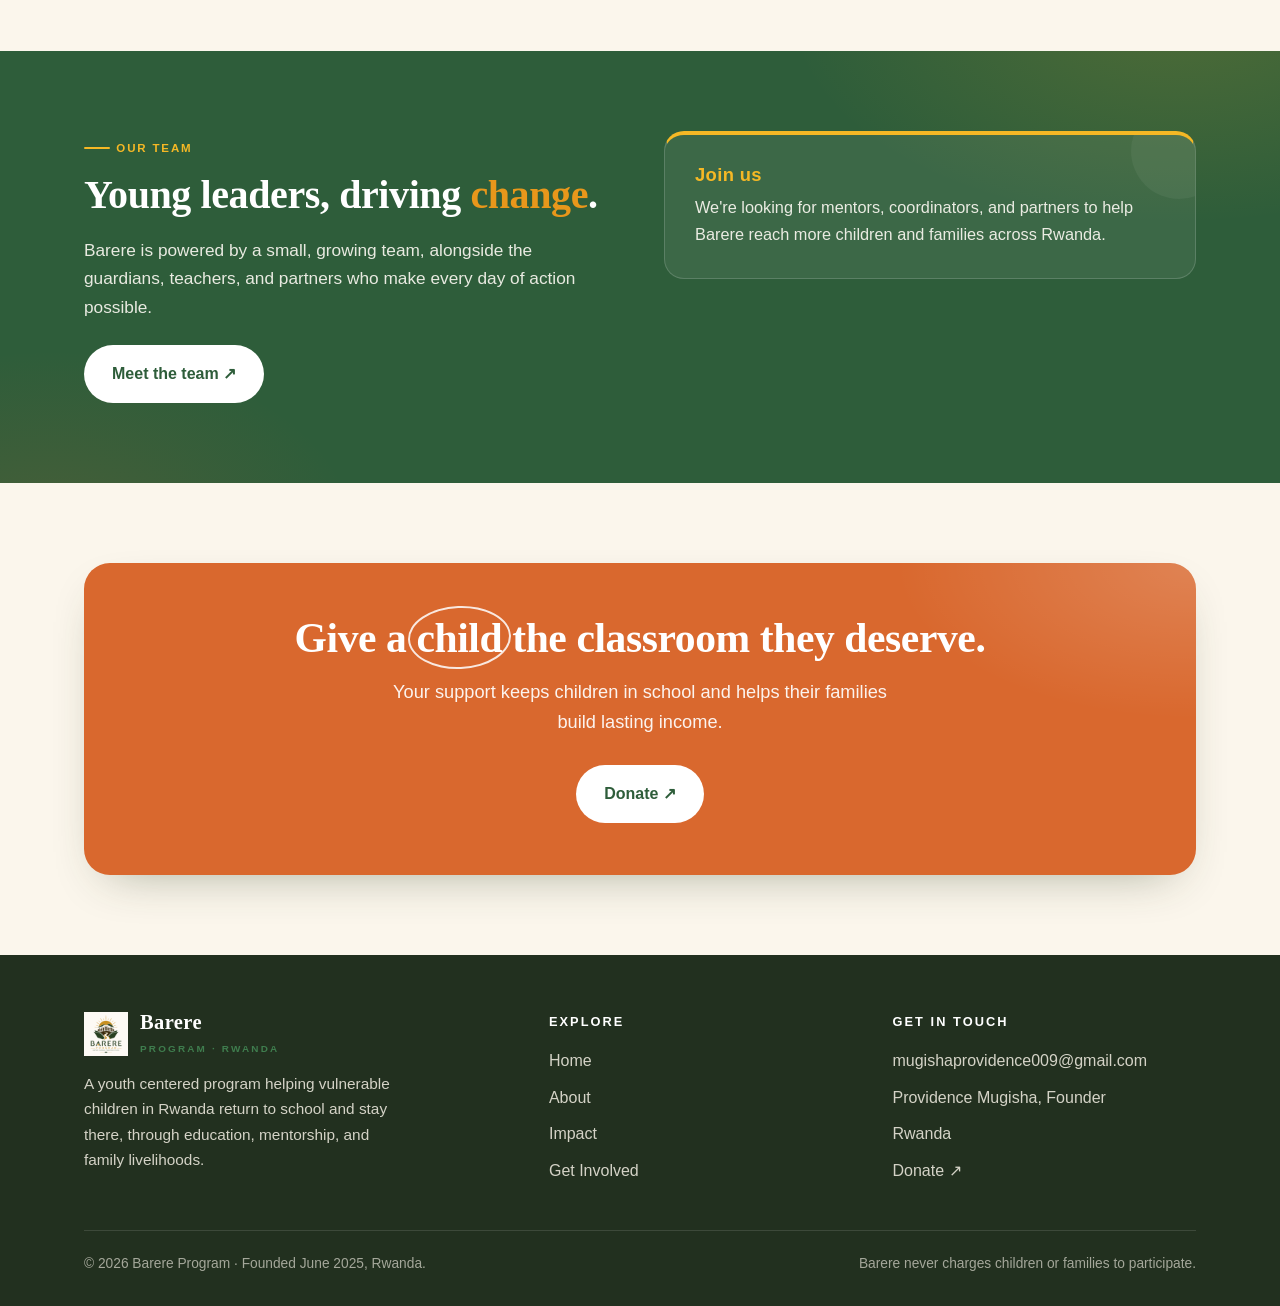
==== commit 9a3200c8: "Mention college student mentor matching in Mentorship pillar copy Co-Authored-By: Claude Sonnet 5 <n" ====
--- a/barere/index.html
+++ b/barere/index.html
@@ -106,7 +106,7 @@
         <div class="content">
           <span class="tag">Pillar 02</span>
           <h3>Mentorship</h3>
-          <p>One on one check-ins and group workshops that build confidence and life skills.</p>
+          <p>Matched with college student mentors, plus group workshops that build community and personalized feedback.</p>
           <span class="learn">Learn more →</span>
         </div>
       </a>
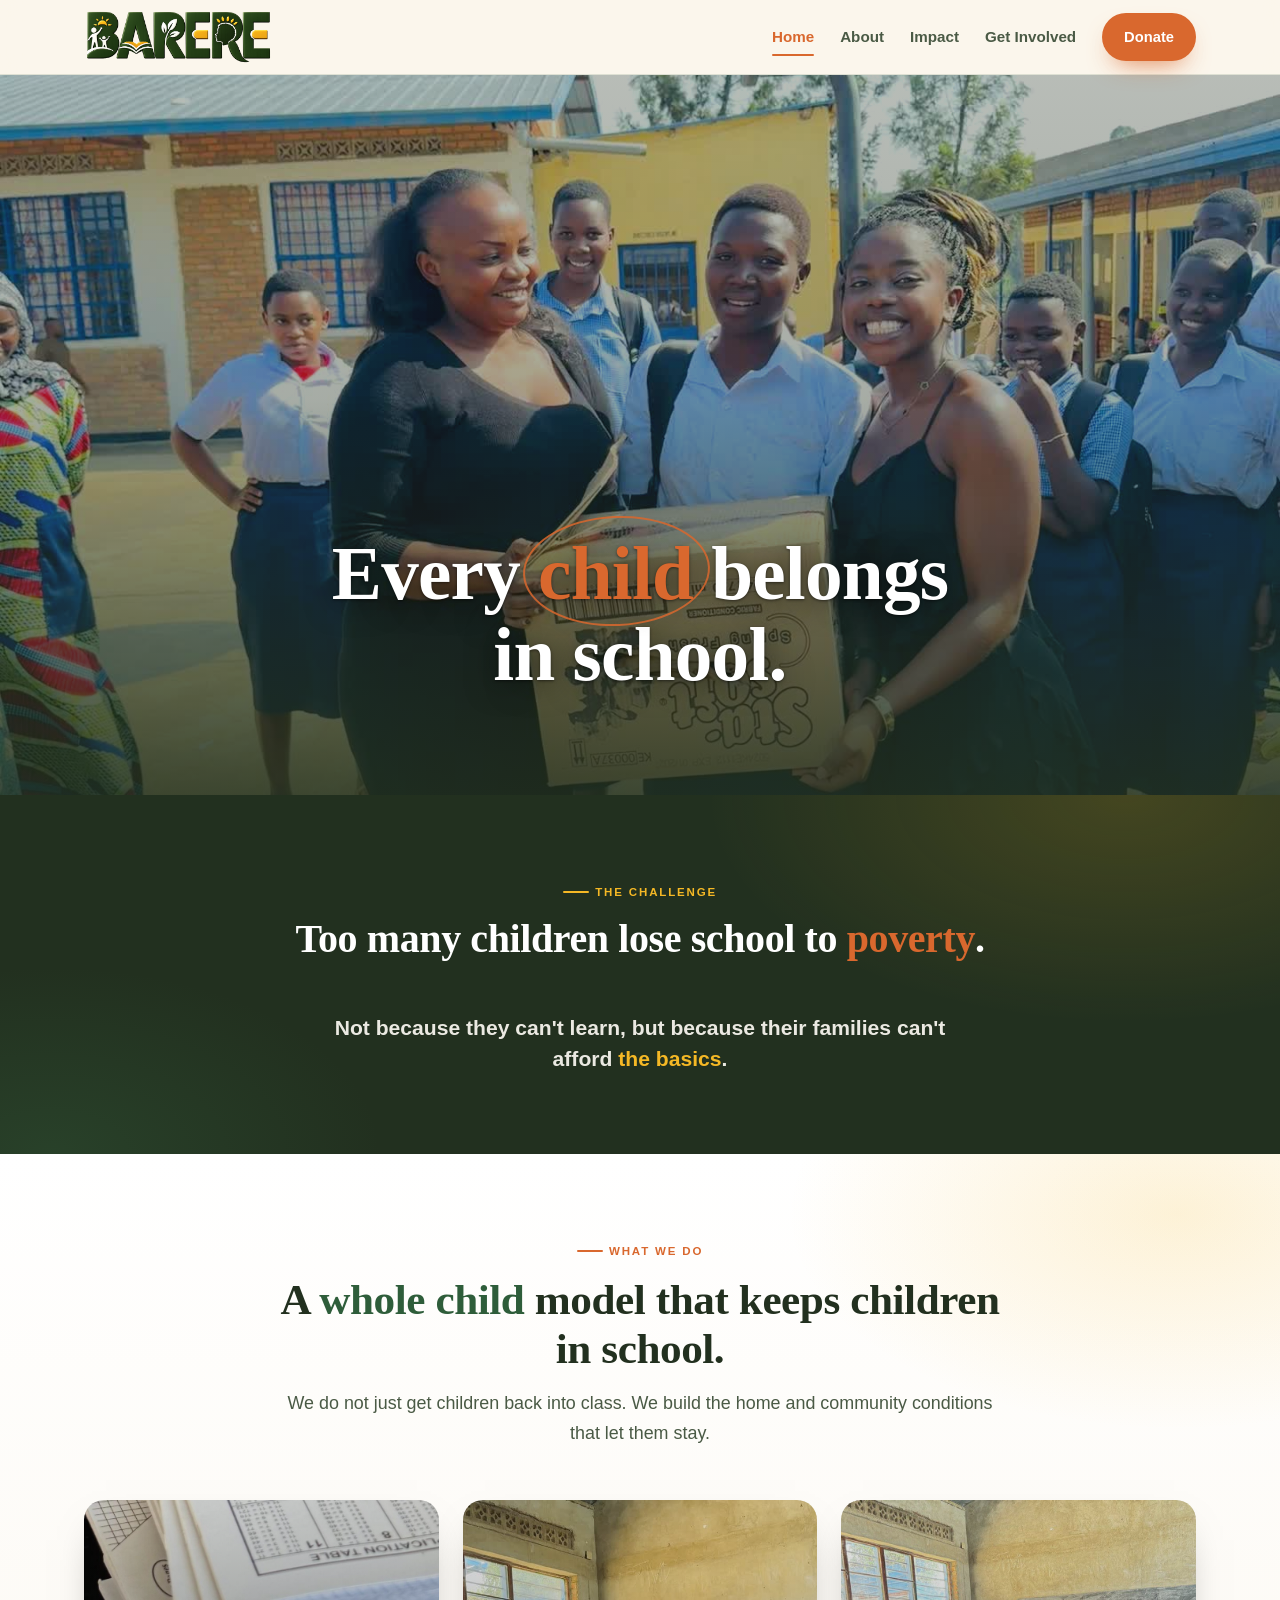
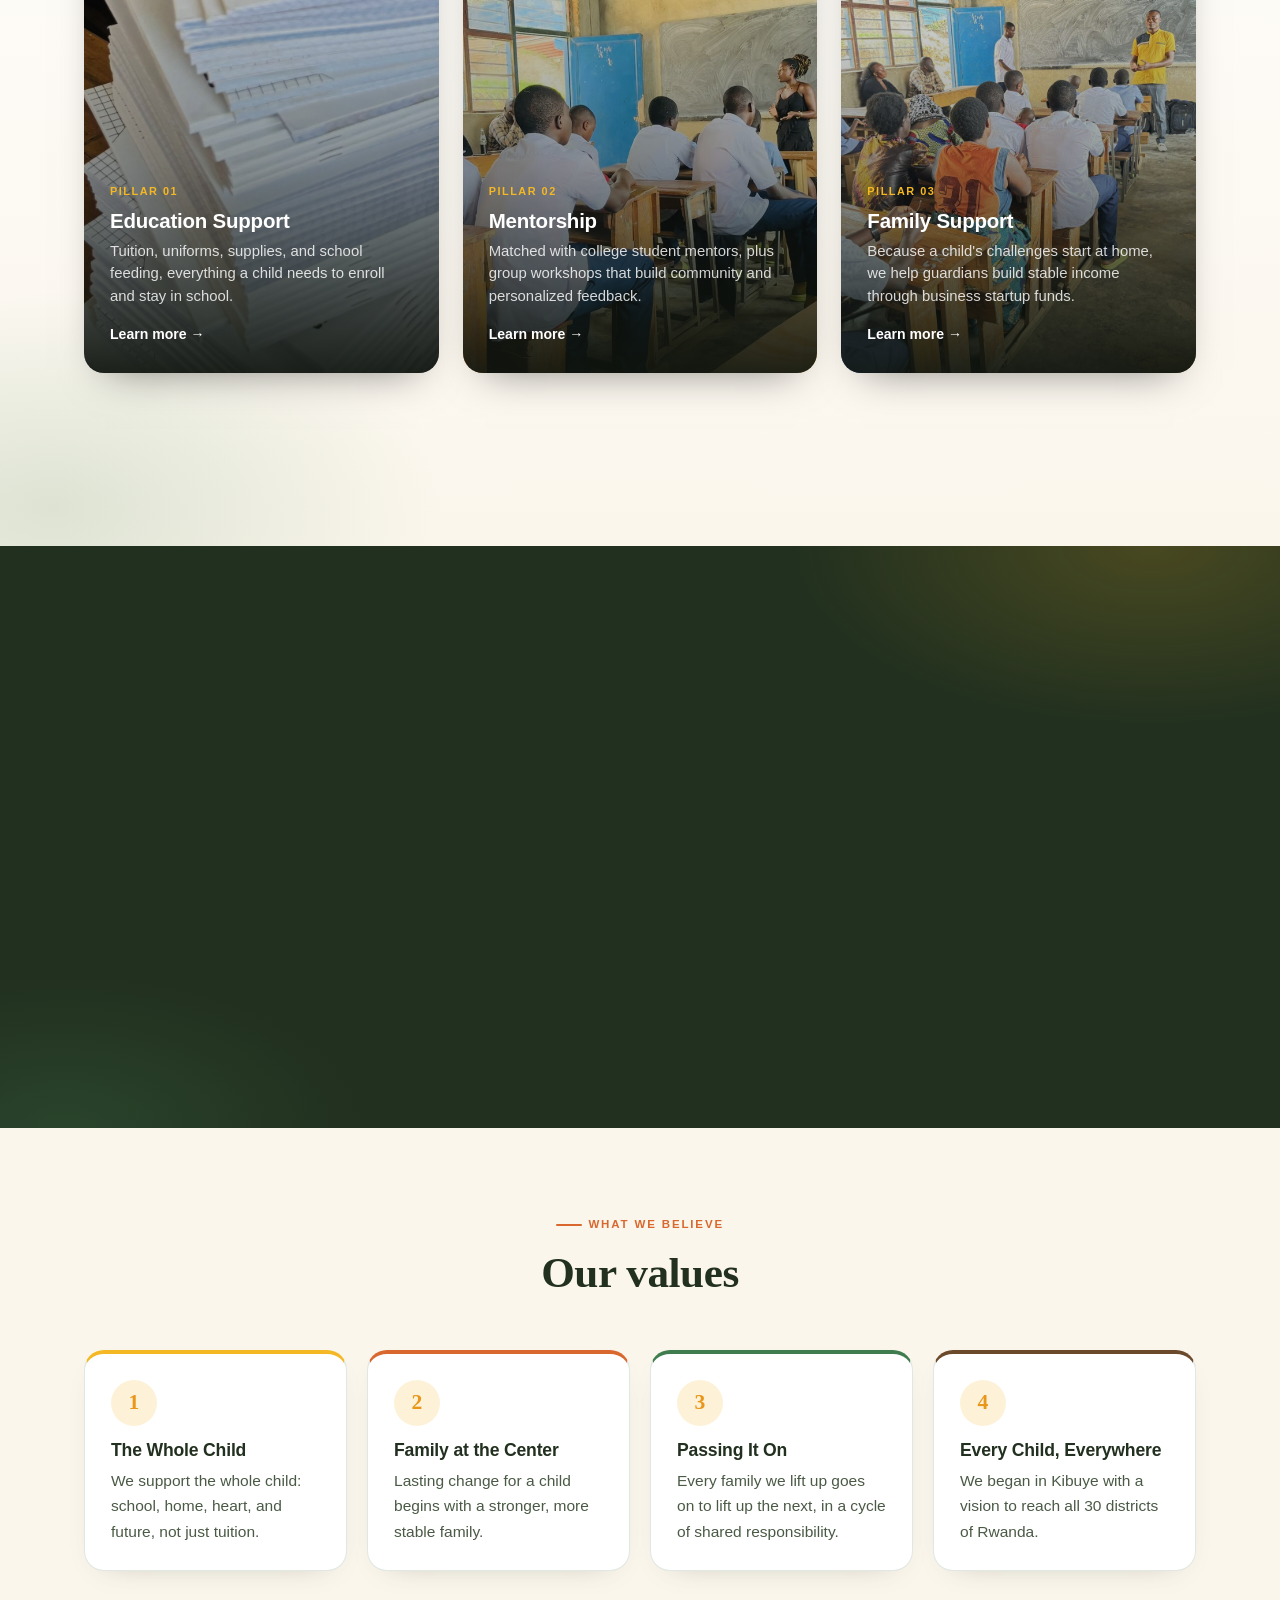
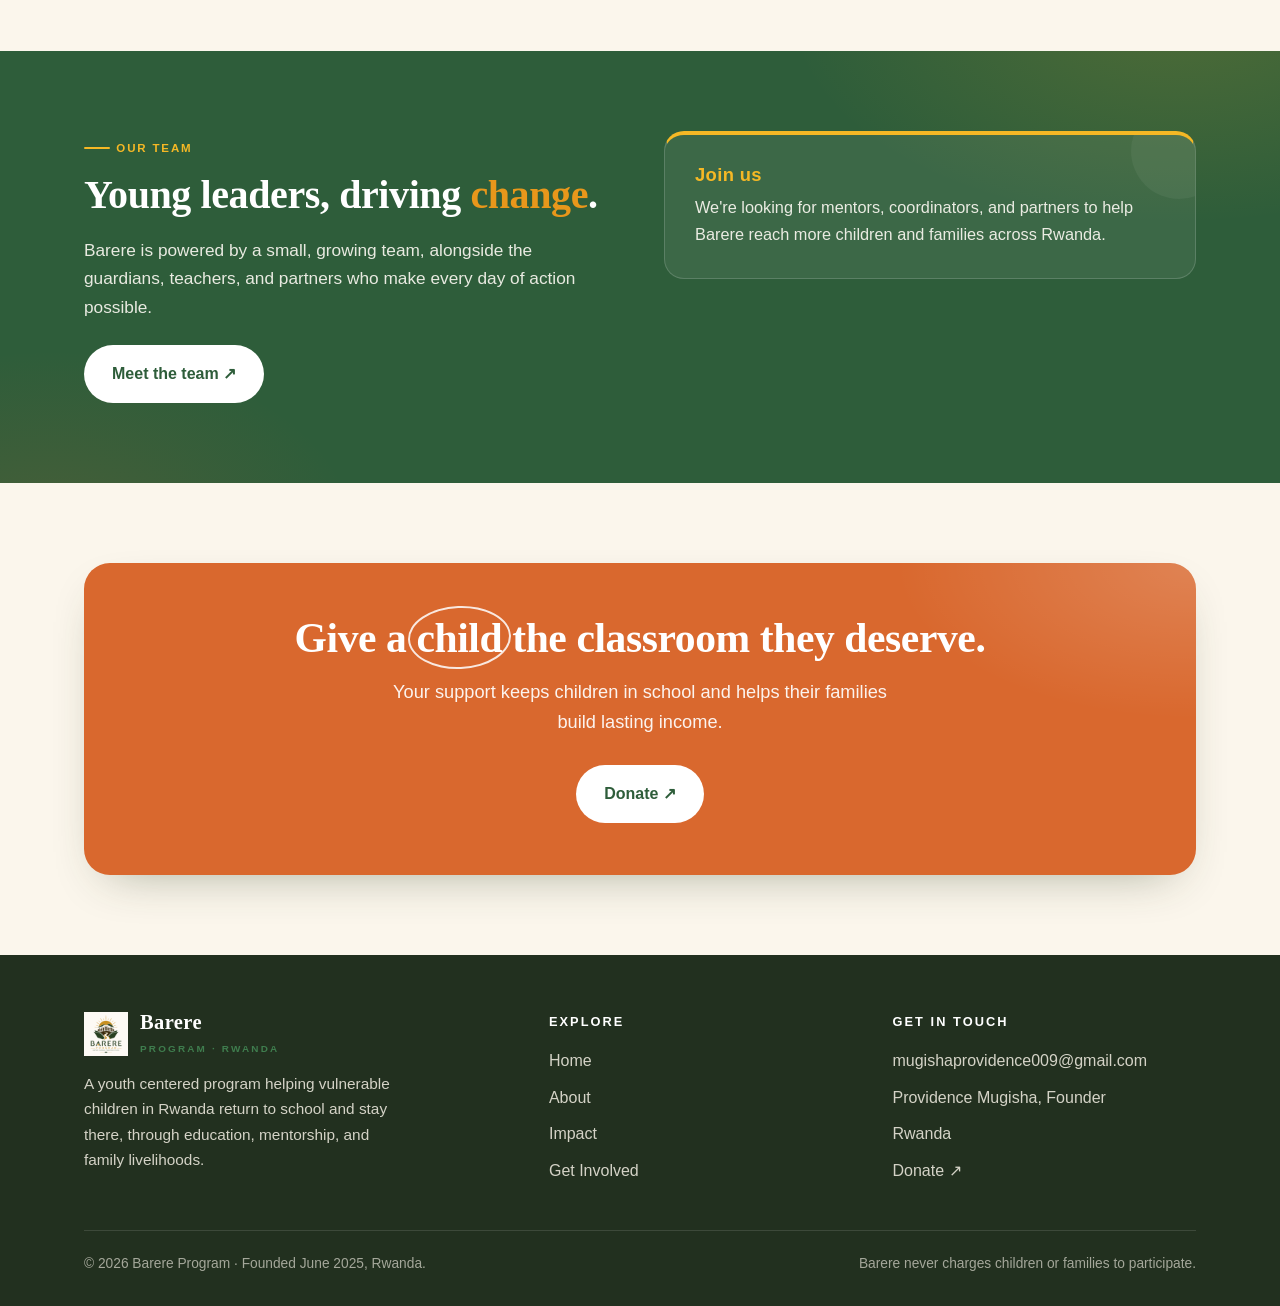
==== commit b1d9d93e: "Use a books-only photo for the Education Support pillar Crop the new photo tightly to the stack of e" ====
--- a/barere/index.html
+++ b/barere/index.html
@@ -93,7 +93,7 @@
     </div>
     <div class="impact-cards">
       <a class="impact-card reveal" href="about.html#model">
-        <img src="images/materials.jpg" alt="Providence handing out exercise books to students">
+        <img src="images/books.jpg" alt="Stacks of exercise books and school supplies ready for distribution">
         <div class="content">
           <span class="tag">Pillar 01</span>
           <h3>Education Support</h3>
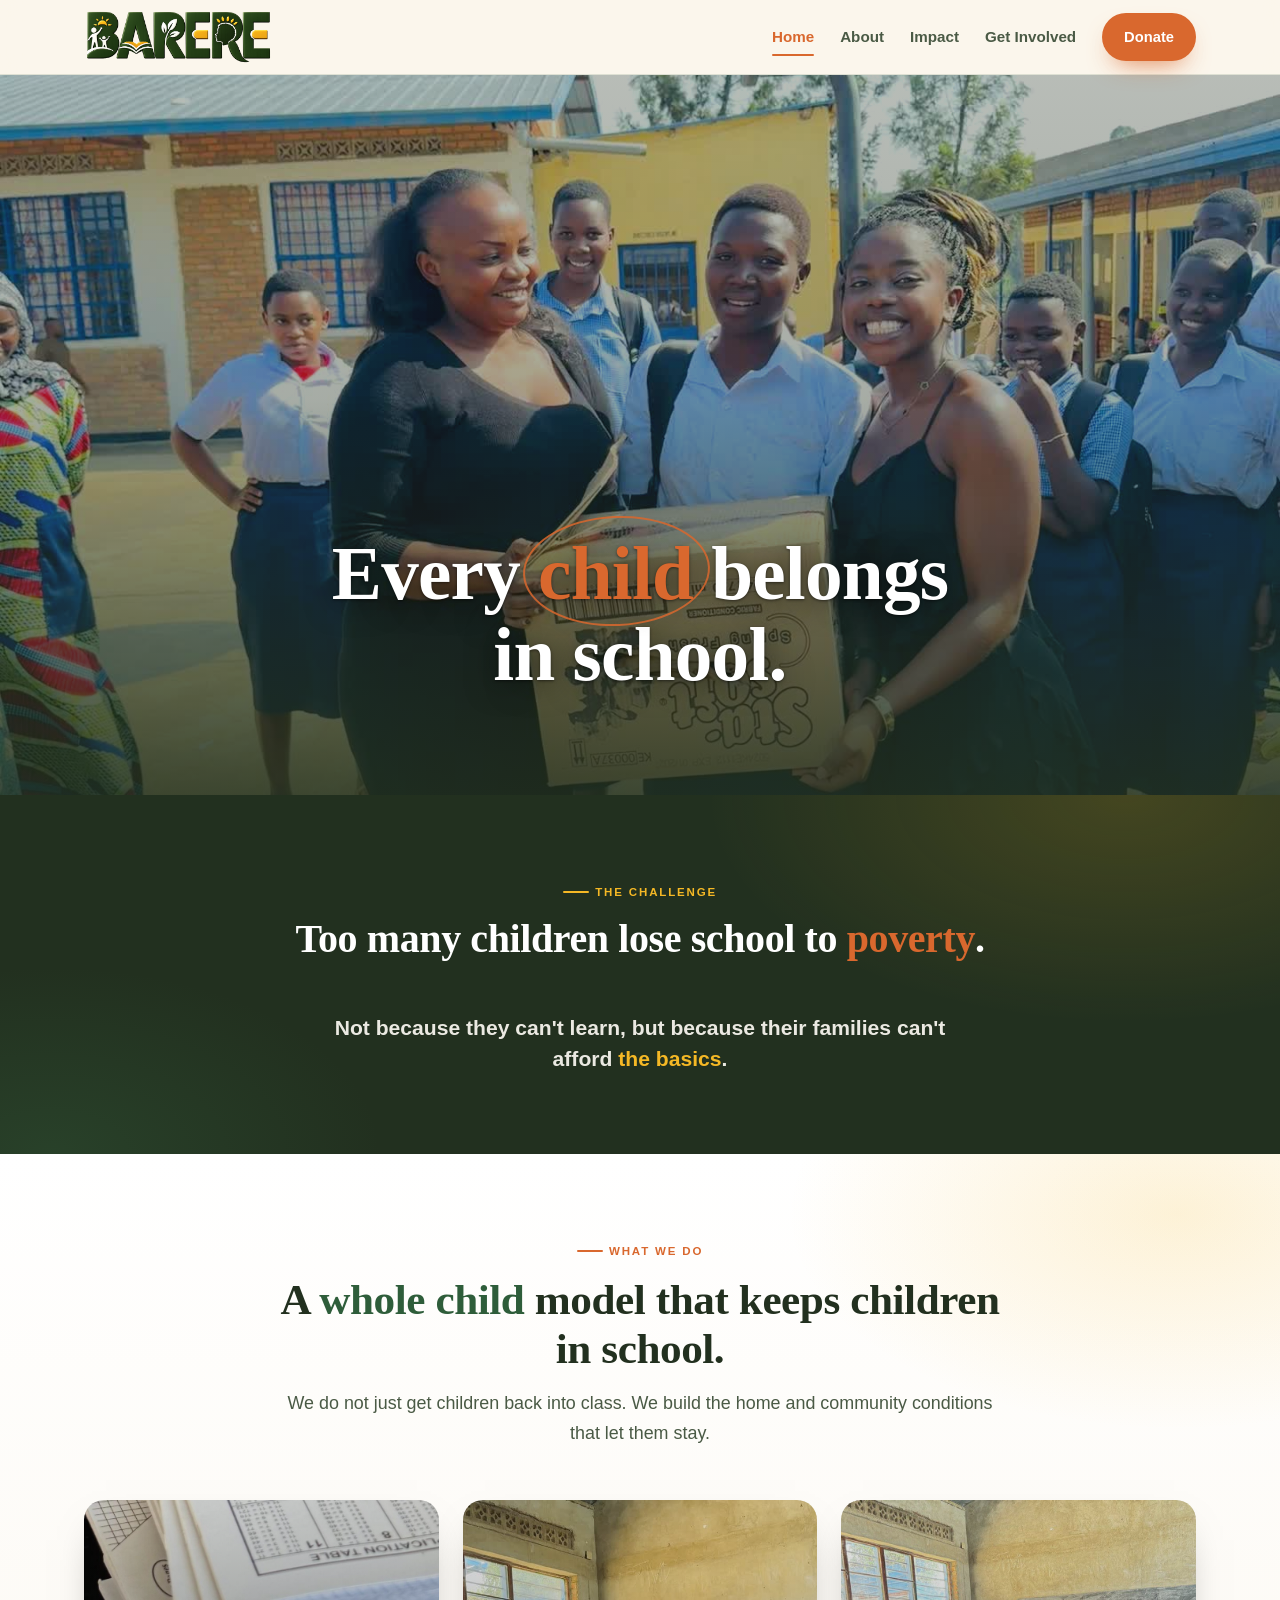
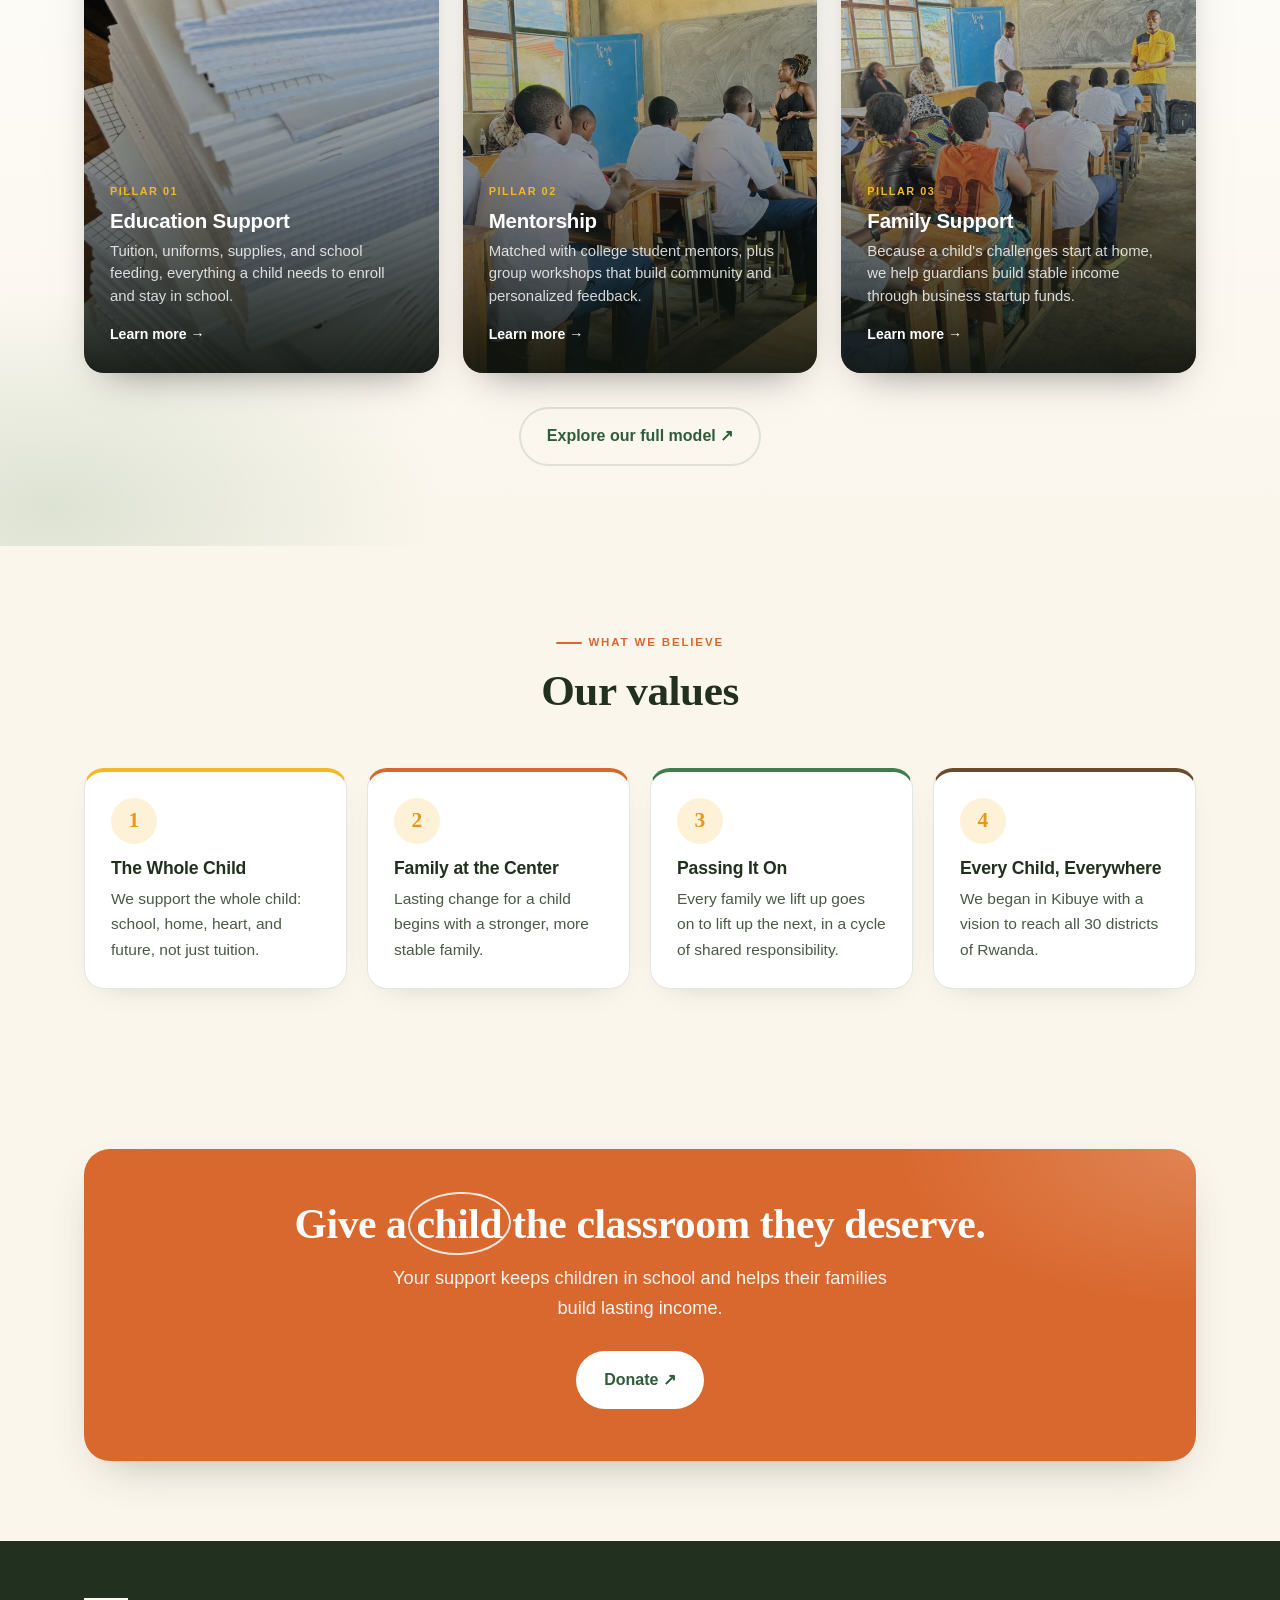
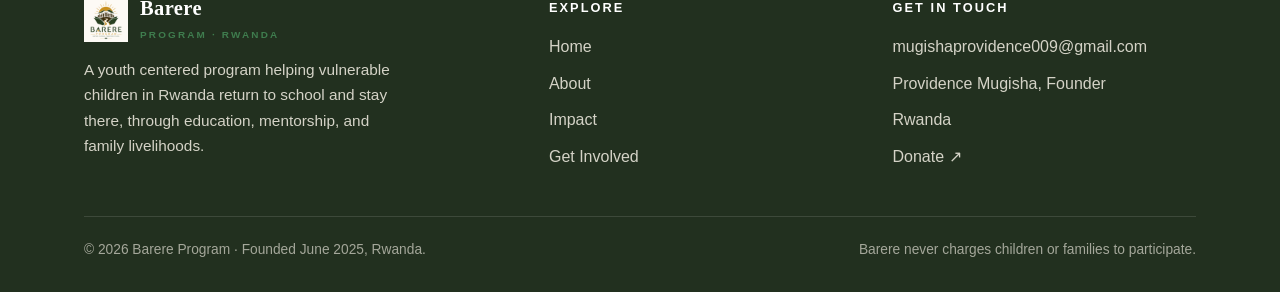
==== commit 98fb080e: "Remove Impact and Team sections from homepage Both are already covered on the Impact and About pages" ====
--- a/barere/index.html
+++ b/barere/index.html
@@ -124,24 +124,6 @@
   </div>
 </section>
 
-<!-- IMPACT -->
-<section class="impact">
-  <div class="wrap">
-    <div class="section-head reveal">
-      <span class="eyebrow center" style="color:var(--sun)">Our Impact So Far</span>
-      <h2>A meaningful start, in under a year.</h2>
-      <p>Since founding in June 2025, Barere has already changed lives in its first cohort.</p>
-    </div>
-    <div class="stat-grid">
-      <div class="stat reveal"><span class="n" data-count="23">23</span><span class="l">Children supported</span></div>
-      <div class="stat reveal"><span class="n" data-count="23">23</span><span class="l">Enrolled at GS Kibuye</span></div>
-      <div class="stat reveal"><span class="n" data-count="10">10+</span><span class="l">Mentorship workshops</span></div>
-      <div class="stat reveal"><span class="n" data-count="2">2</span><span class="l">Families given startup funds</span></div>
-    </div>
-    <div class="center-cta reveal"><a class="btn btn-light" href="impact.html">See our full impact ↗</a></div>
-  </div>
-</section>
-
 <!-- VALUES -->
 <section>
   <div class="wrap">
@@ -154,21 +136,6 @@
       <div class="value reveal"><div class="vk">2</div><h3>Family at the Center</h3><p>Lasting change for a child begins with a stronger, more stable family.</p></div>
       <div class="value reveal"><div class="vk">3</div><h3>Passing It On</h3><p>Every family we lift up goes on to lift up the next, in a cycle of shared responsibility.</p></div>
       <div class="value reveal"><div class="vk">4</div><h3>Every Child, Everywhere</h3><p>We began in Kibuye with a vision to reach all 30 districts of Rwanda.</p></div>
-    </div>
-  </div>
-</section>
-
-<!-- TEAM TEASER -->
-<section class="mission">
-  <div class="wrap grid">
-    <div class="reveal">
-      <span class="eyebrow">Our Team</span>
-      <h2>Young leaders, driving <span class="hl-sun">change</span>.</h2>
-      <p>Barere is powered by a small, growing team, alongside the guardians, teachers, and partners who make every day of action possible.</p>
-      <a class="btn btn-light" href="about.html#team" style="margin-top:8px">Meet the team ↗</a>
-    </div>
-    <div class="reveal">
-      <div class="vm-card"><h3>Join us</h3><p>We're looking for mentors, coordinators, and partners to help Barere reach more children and families across Rwanda.</p></div>
     </div>
   </div>
 </section>
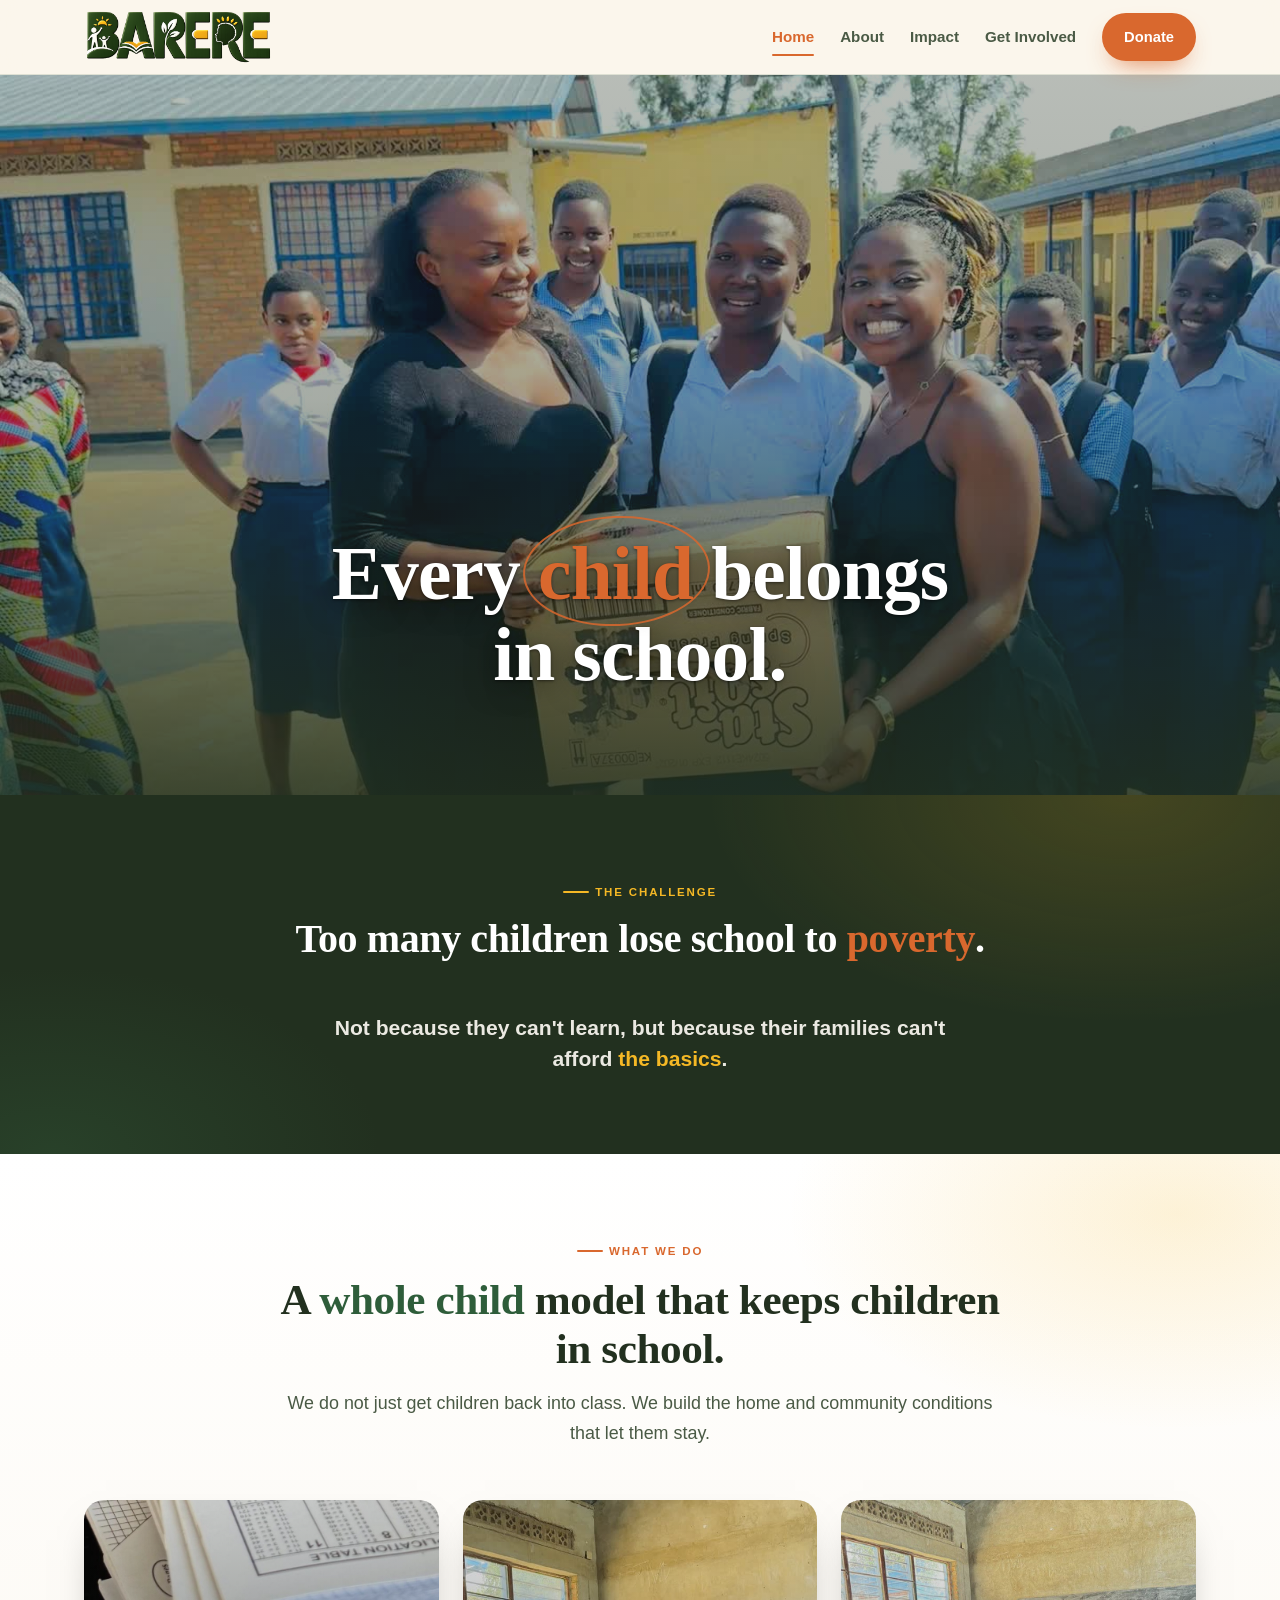
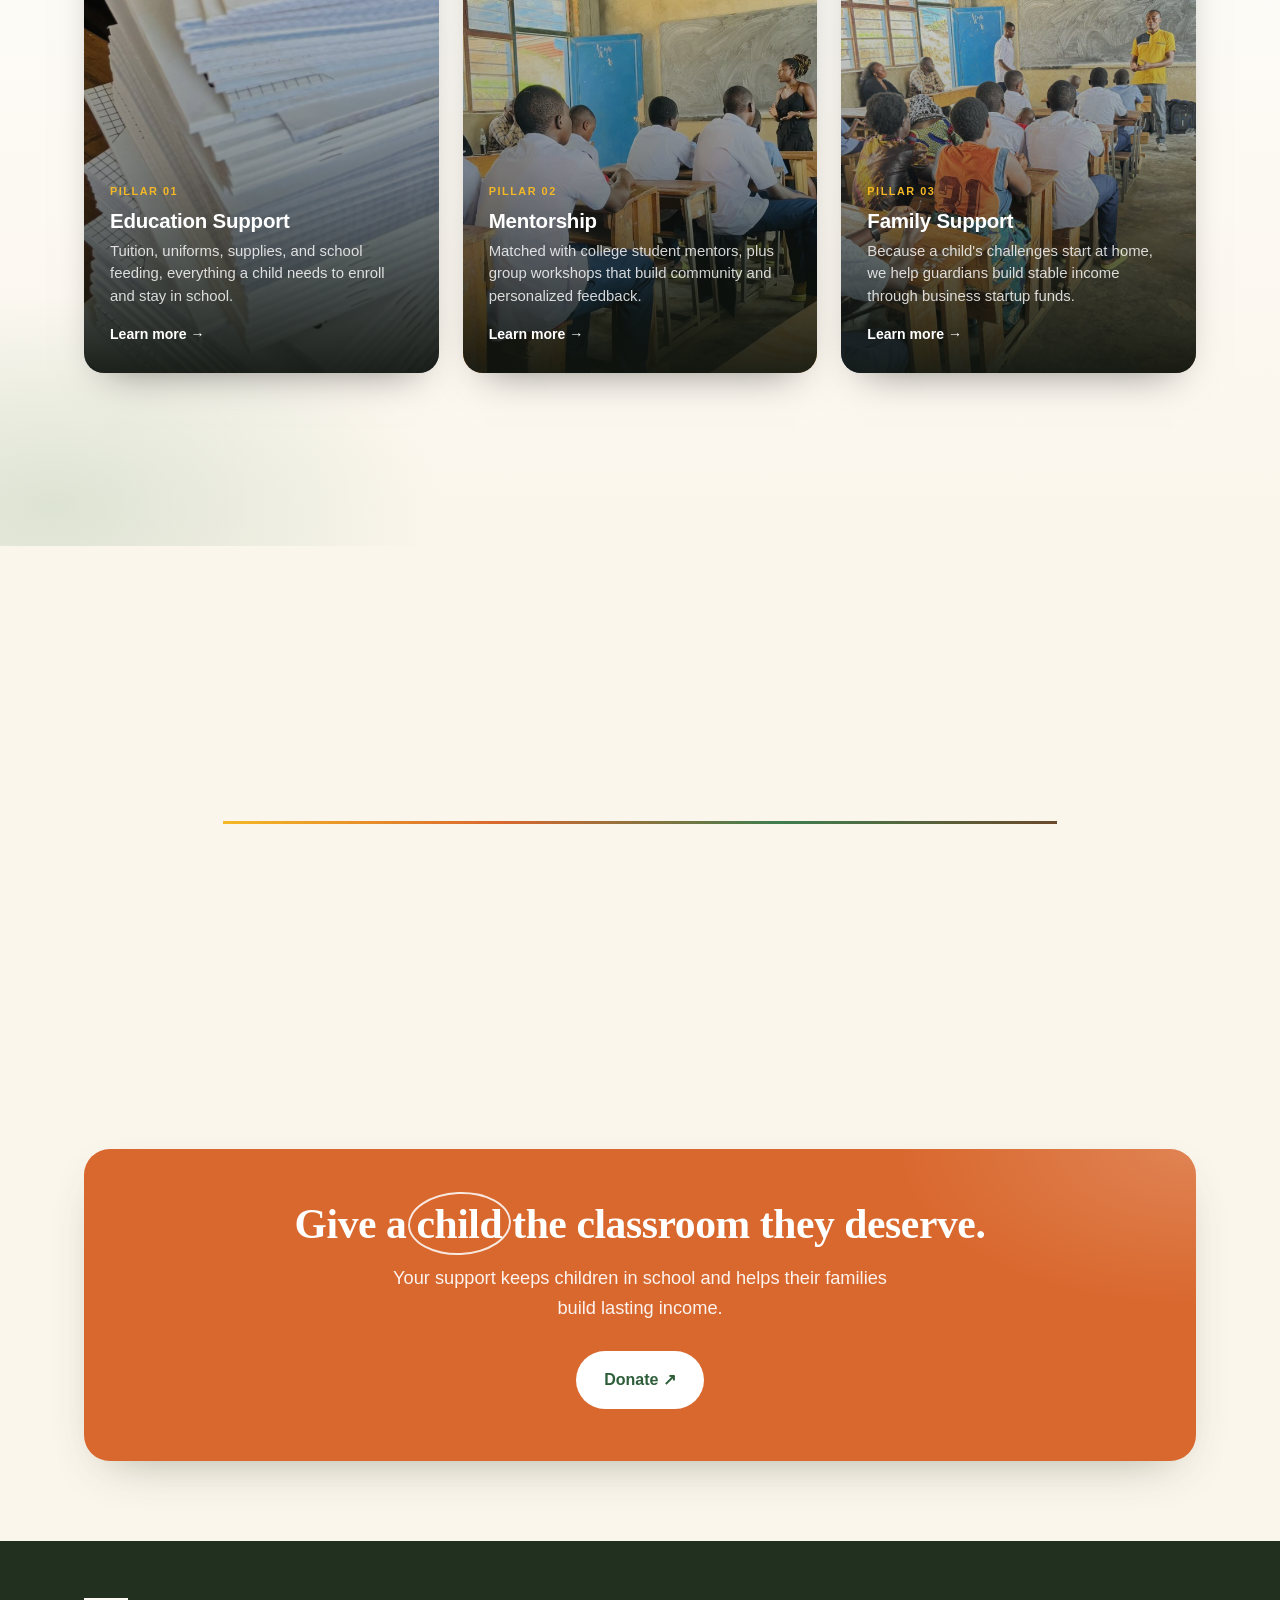
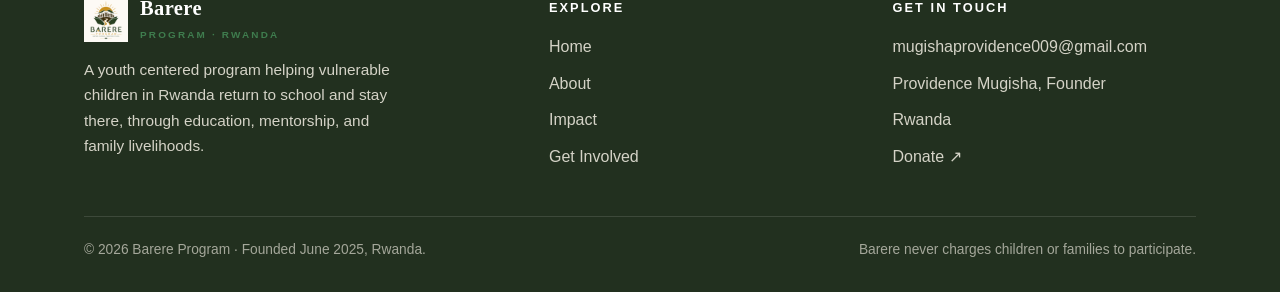
==== commit 50ab72f7: "Connect the four value cards with a colored thread Center each card's icon and text, and add a conne" ====
--- a/barere/index.html
+++ b/barere/index.html
@@ -7,19 +7,23 @@
 <meta name="description" content="Barere is a youth centered program in Rwanda helping vulnerable children return to and stay in school through education, mentorship, and sustainable family livelihoods.">
 <link rel="stylesheet" href="assets/styles.css">
 <style>
-  .values-grid{display:grid;grid-template-columns:repeat(4,1fr);gap:20px}
-  .value{background:#fff;border:1px solid var(--line);border-top:4px solid var(--sun);border-radius:var(--radius);padding:26px;box-shadow:0 10px 30px -22px rgba(46,61,32,.4)}
+  .values-grid{display:grid;grid-template-columns:repeat(4,1fr);gap:20px;position:relative}
+  .values-grid::before{content:"";position:absolute;left:12.5%;right:12.5%;top:53px;height:3px;background:linear-gradient(90deg,var(--sun),var(--terracotta),var(--leaf),var(--earth));z-index:0}
+  .value{position:relative;z-index:1;text-align:center;background:#fff;border:1px solid var(--line);border-top:4px solid var(--sun);border-radius:var(--radius);padding:26px;box-shadow:0 10px 30px -22px rgba(46,61,32,.4)}
   .value:nth-child(2){border-top-color:var(--terracotta)}
   .value:nth-child(3){border-top-color:var(--leaf)}
   .value:nth-child(4){border-top-color:var(--earth)}
-  .value .vk{width:46px;height:46px;border-radius:50%;display:flex;align-items:center;justify-content:center;background:rgba(245,184,37,.18);color:var(--sun-deep);font-family:Georgia,serif;font-size:1.35rem;font-weight:700;margin-bottom:14px}
+  .value .vk{width:46px;height:46px;border-radius:50%;display:flex;align-items:center;justify-content:center;background:rgba(245,184,37,.18);color:var(--sun-deep);font-family:Georgia,serif;font-size:1.35rem;font-weight:700;margin:0 auto 14px;border:3px solid #fff;box-shadow:0 0 0 3px rgba(245,184,37,.35)}
+  .value:nth-child(2) .vk{background:rgba(217,104,46,.16);color:var(--terracotta);box-shadow:0 0 0 3px rgba(217,104,46,.3)}
+  .value:nth-child(3) .vk{background:rgba(63,125,78,.16);color:var(--leaf-deep);box-shadow:0 0 0 3px rgba(63,125,78,.3)}
+  .value:nth-child(4) .vk{background:rgba(107,74,43,.16);color:var(--earth);box-shadow:0 0 0 3px rgba(107,74,43,.3)}
   .value h3{font-size:1.1rem;margin:0 0 8px;font-family:-apple-system,sans-serif;font-weight:800}
   .value p{margin:0;color:var(--ink-soft);font-size:.97rem}
   .center-cta{text-align:center;margin-top:34px}
   .hero-overlay .wrap{text-align:center}
    .hero-overlay h1,.hero-overlay p{margin:0 auto 22px;text-align:center}
    .hero-overlay .hero-cta{justify-content:center}
-  @media(max-width:900px){.values-grid{grid-template-columns:1fr 1fr}}
+  @media(max-width:900px){.values-grid{grid-template-columns:1fr 1fr}.values-grid::before{display:none}}
   @media(max-width:640px){.values-grid{grid-template-columns:1fr}}
   .challenge{position:relative;overflow:hidden;background:var(--ink);color:#fdfaf3}
   .challenge::before{content:"";position:absolute;inset:0;background:radial-gradient(700px 380px at 88% 0%,rgba(245,184,37,.16),transparent 60%),radial-gradient(600px 340px at 4% 100%,rgba(63,125,78,.22),transparent 55%);pointer-events:none}
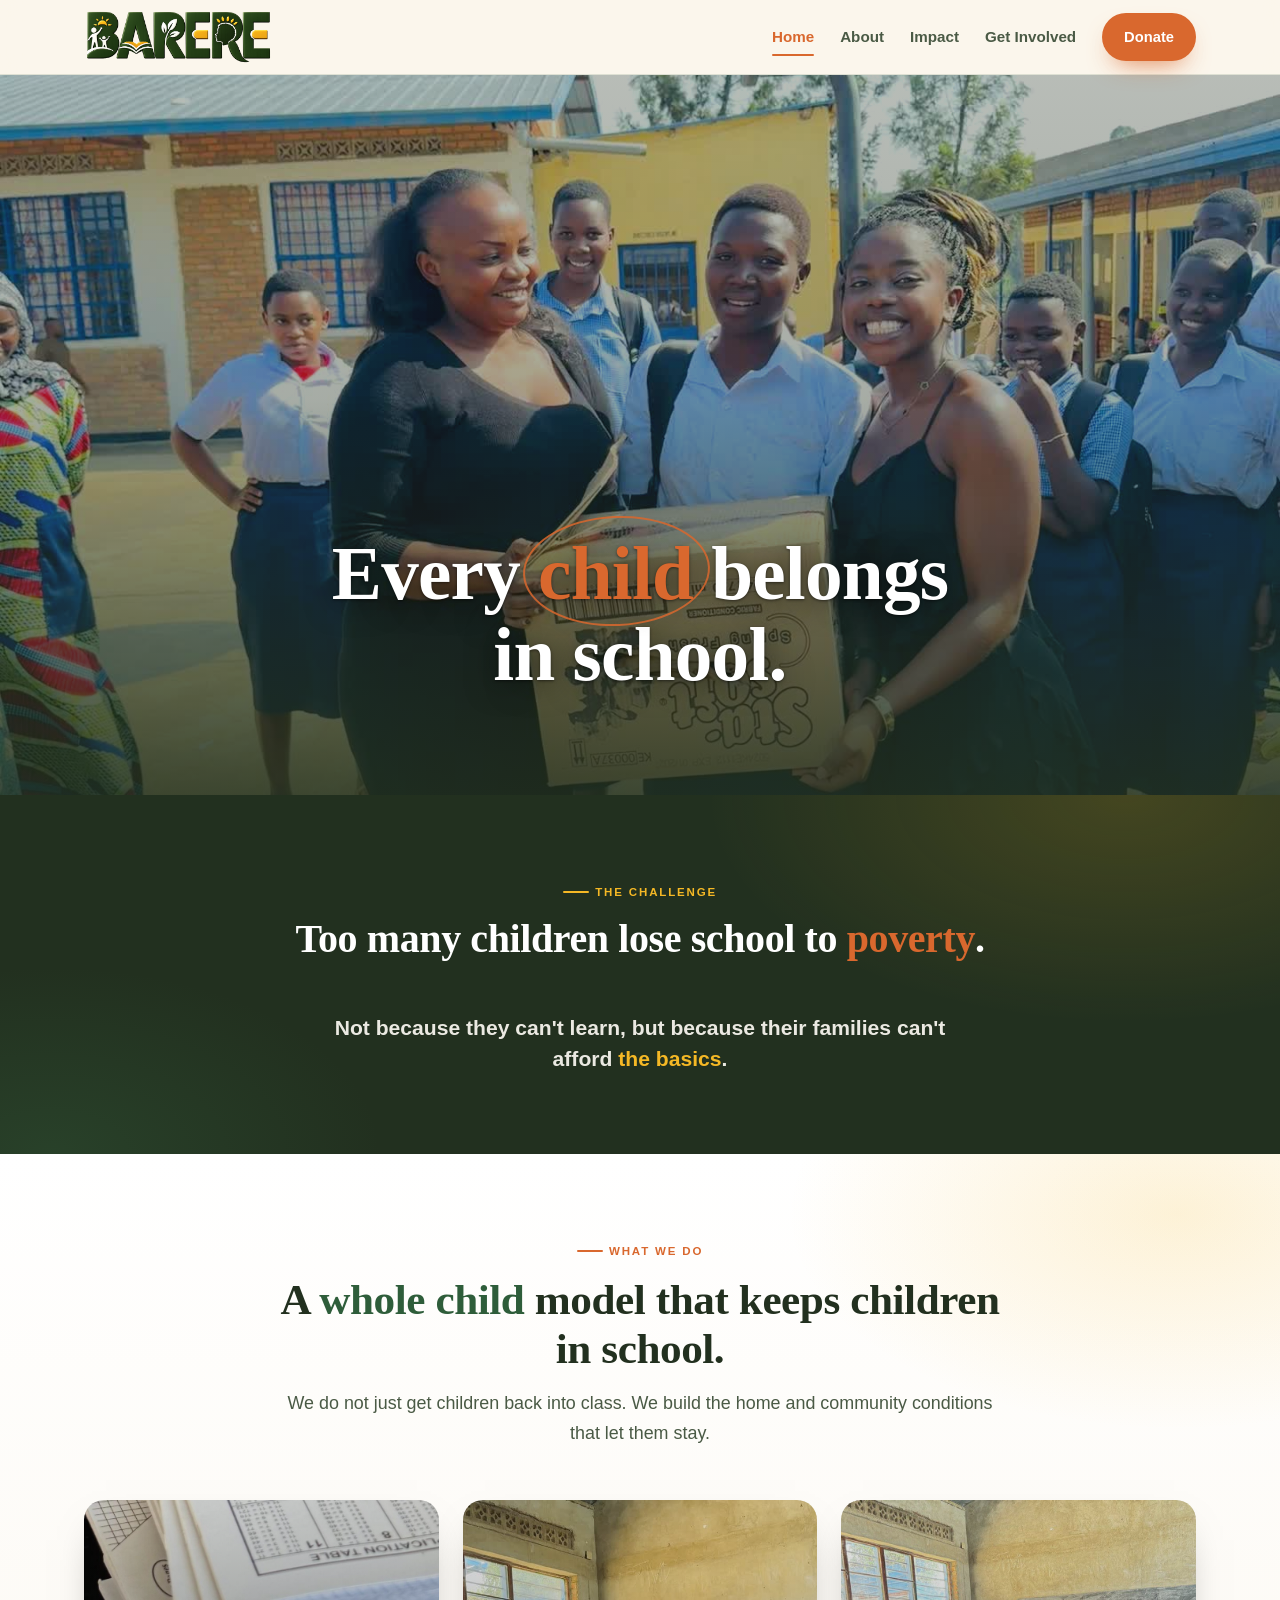
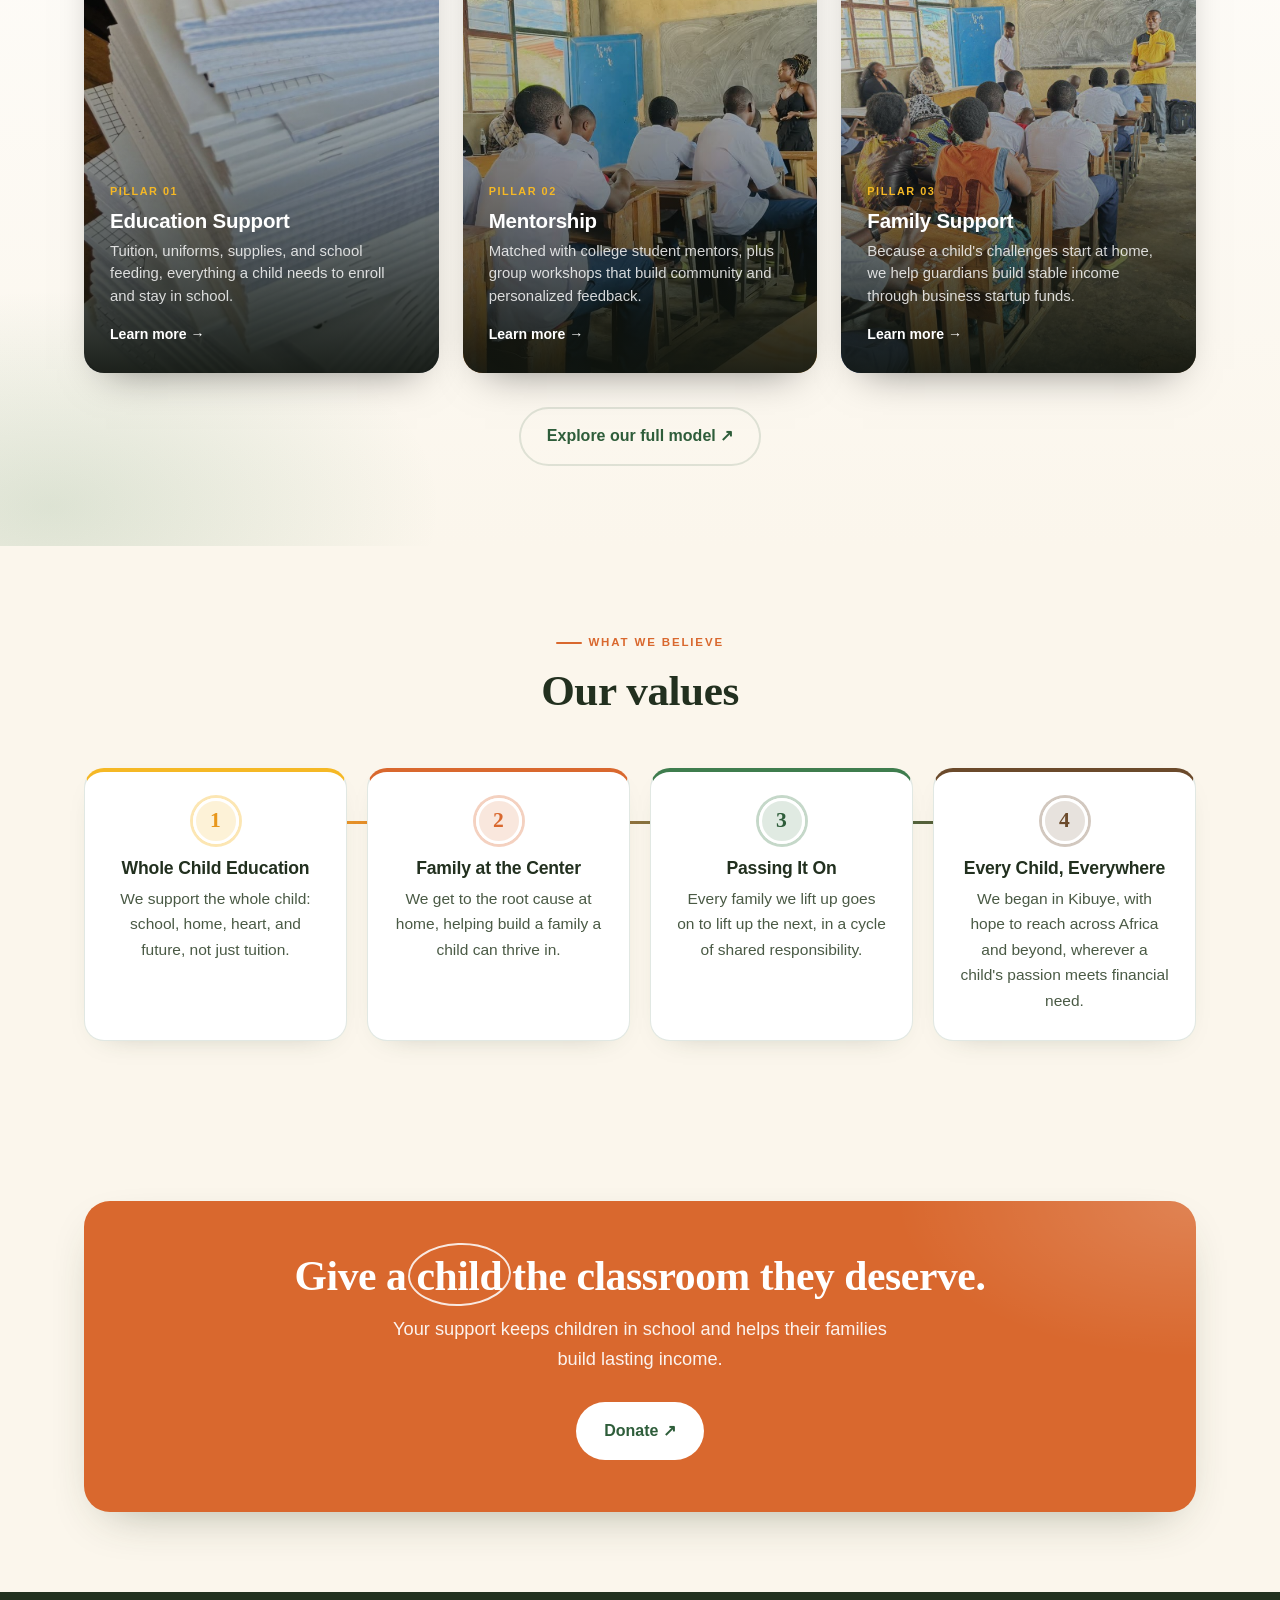
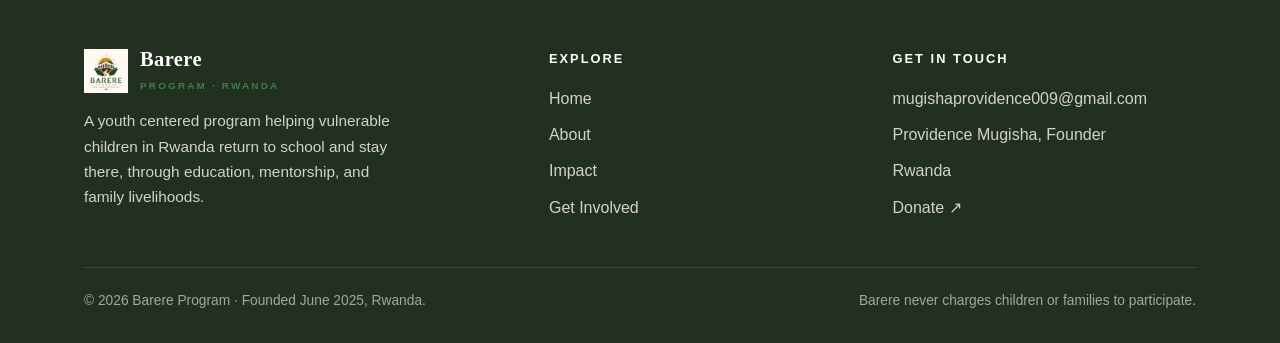
==== commit fd03cad1: "Update Values copy: education framing, root cause, global vision Co-Authored-By: Claude Sonnet 5 <no" ====
--- a/barere/index.html
+++ b/barere/index.html
@@ -136,10 +136,10 @@
       <h2>Our values</h2>
     </div>
     <div class="values-grid">
-      <div class="value reveal"><div class="vk">1</div><h3>The Whole Child</h3><p>We support the whole child: school, home, heart, and future, not just tuition.</p></div>
-      <div class="value reveal"><div class="vk">2</div><h3>Family at the Center</h3><p>Lasting change for a child begins with a stronger, more stable family.</p></div>
+      <div class="value reveal"><div class="vk">1</div><h3>Whole Child Education</h3><p>We support the whole child: school, home, heart, and future, not just tuition.</p></div>
+      <div class="value reveal"><div class="vk">2</div><h3>Family at the Center</h3><p>We get to the root cause at home, helping build a family a child can thrive in.</p></div>
       <div class="value reveal"><div class="vk">3</div><h3>Passing It On</h3><p>Every family we lift up goes on to lift up the next, in a cycle of shared responsibility.</p></div>
-      <div class="value reveal"><div class="vk">4</div><h3>Every Child, Everywhere</h3><p>We began in Kibuye with a vision to reach all 30 districts of Rwanda.</p></div>
+      <div class="value reveal"><div class="vk">4</div><h3>Every Child, Everywhere</h3><p>We began in Kibuye, with hope to reach across Africa and beyond, wherever a child's passion meets financial need.</p></div>
     </div>
   </div>
 </section>
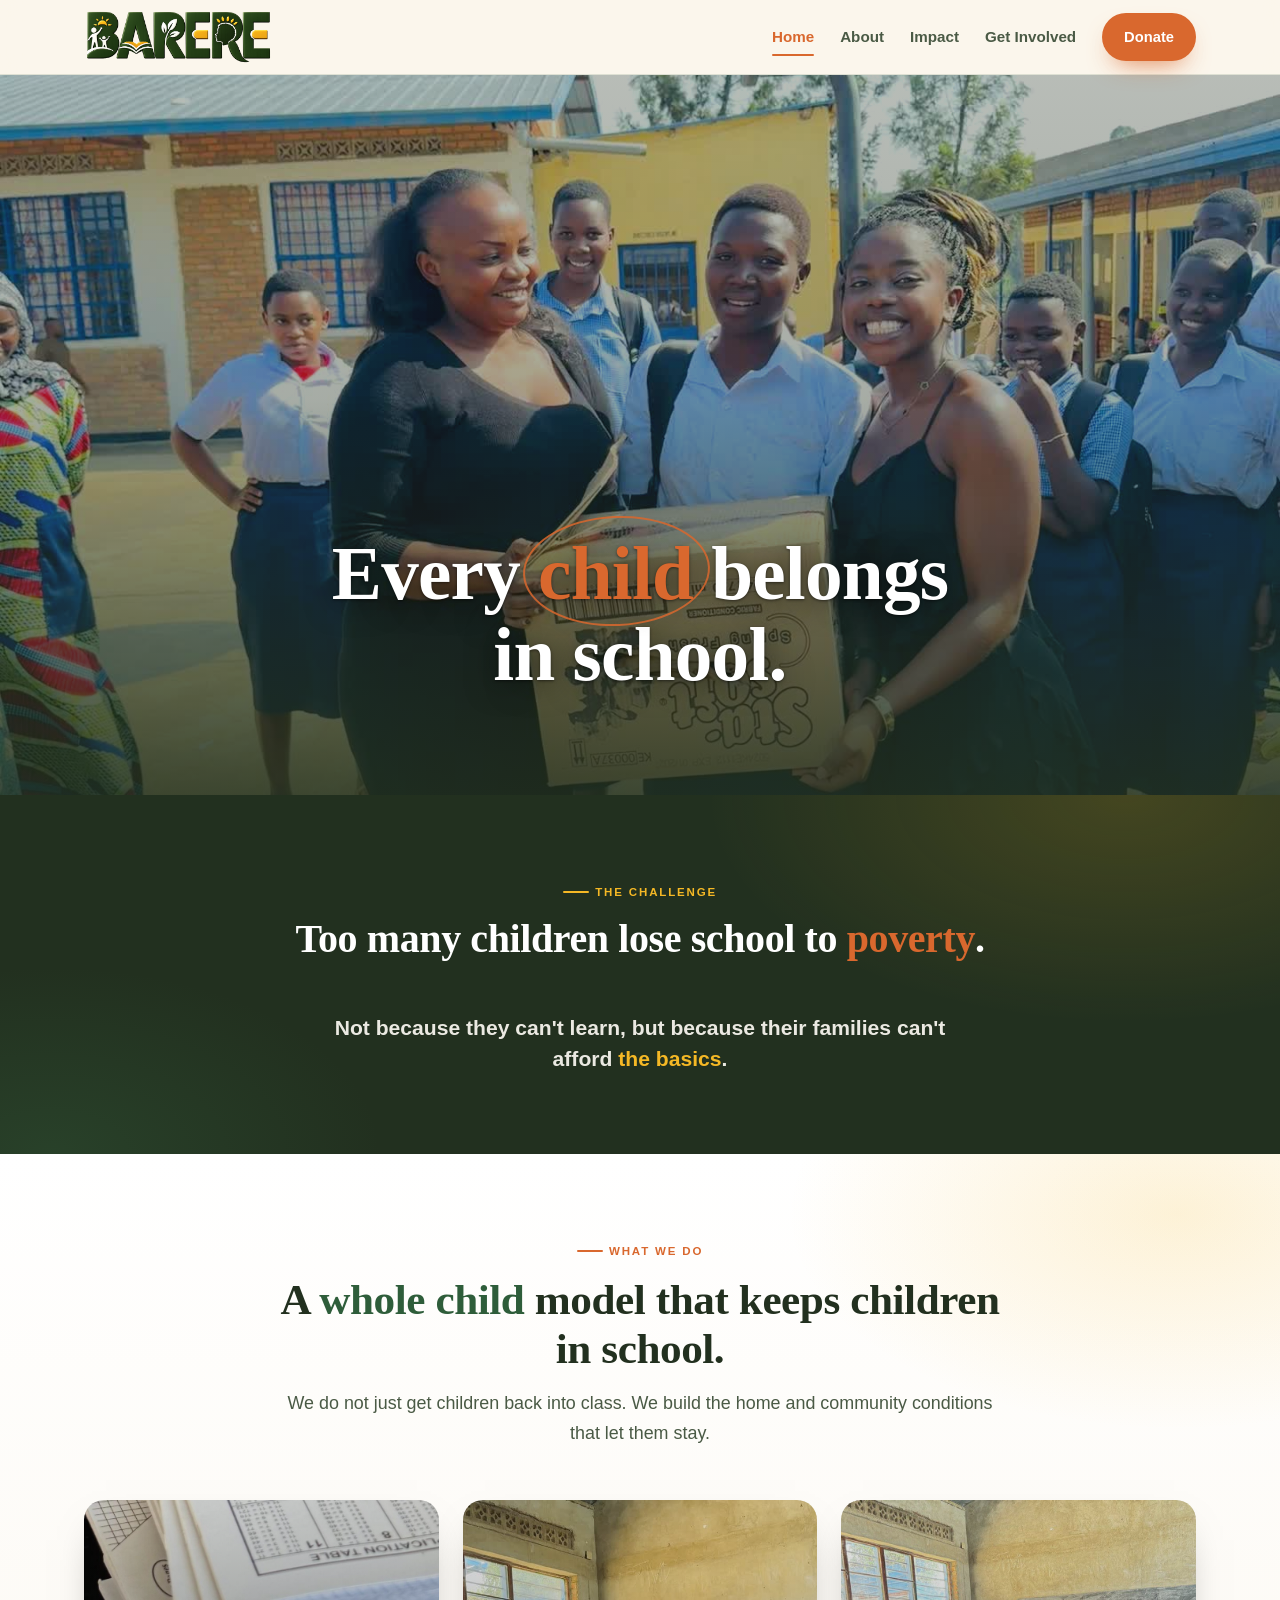
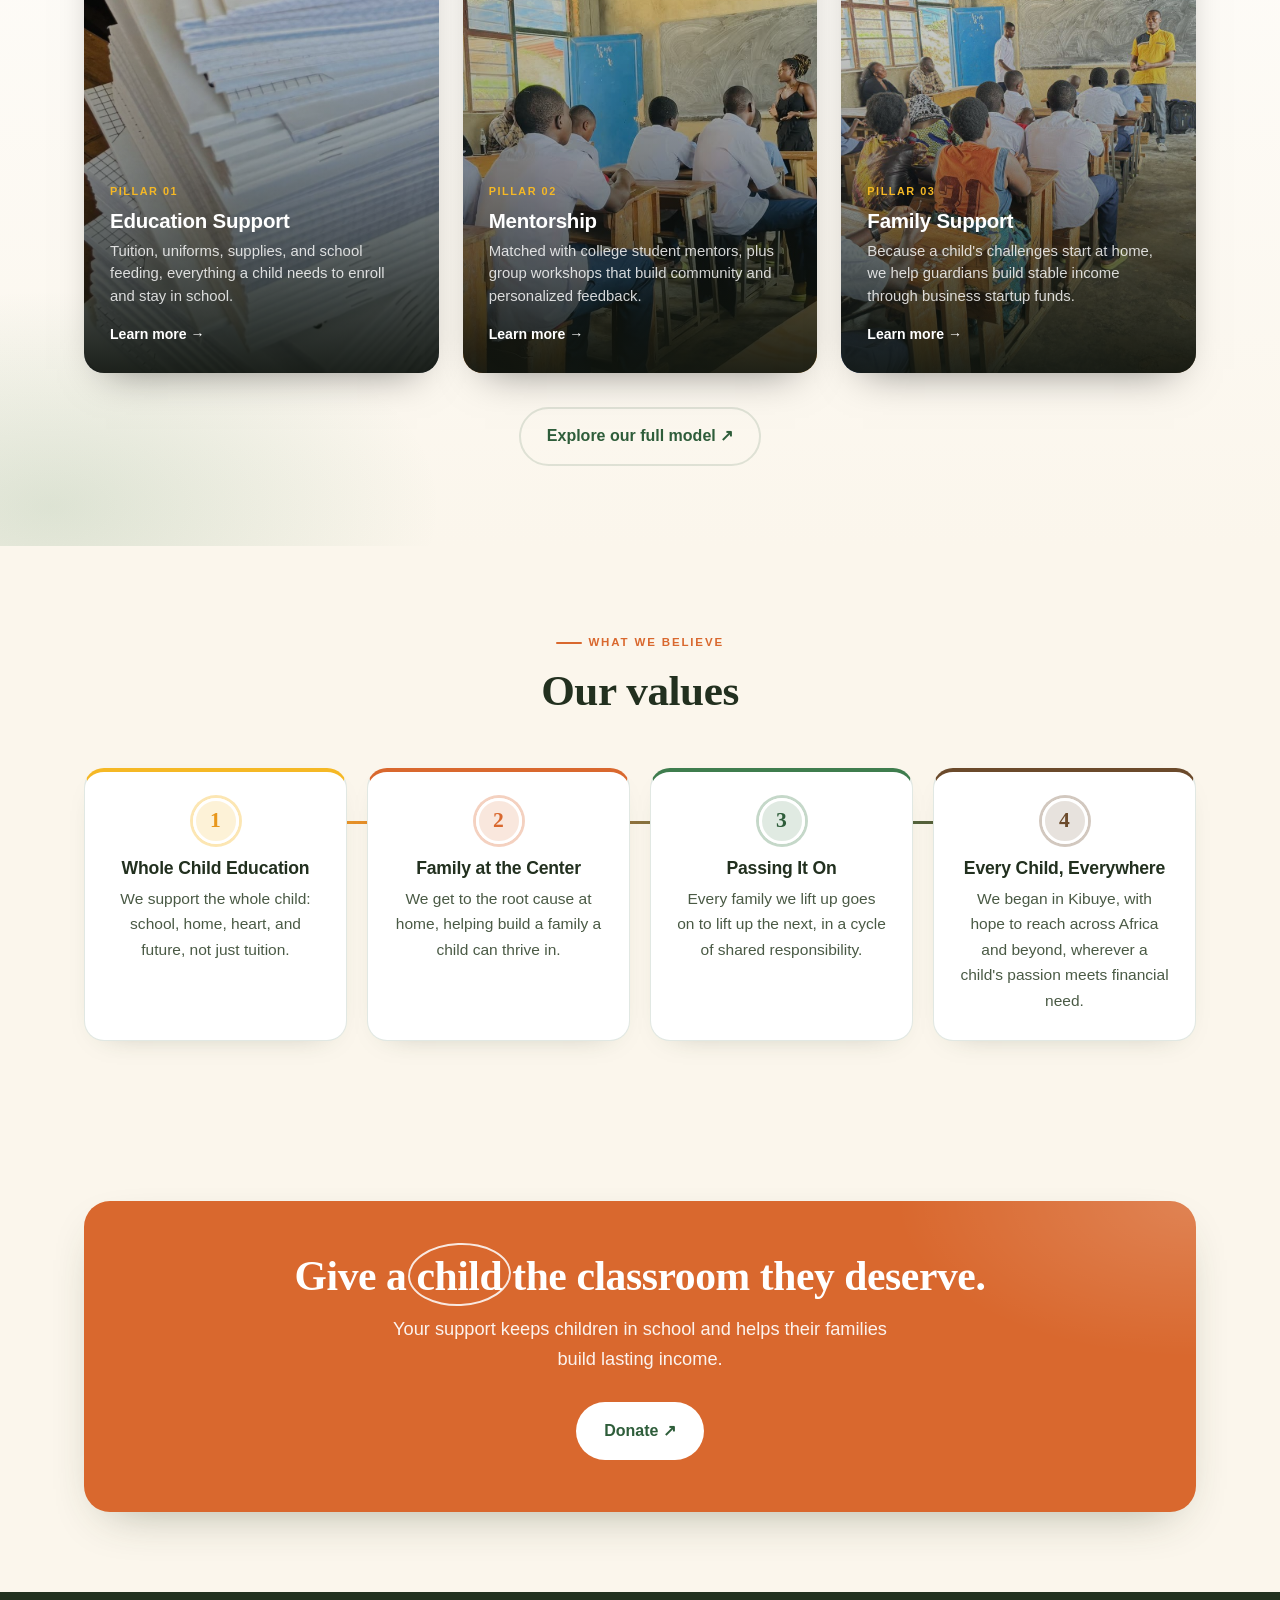
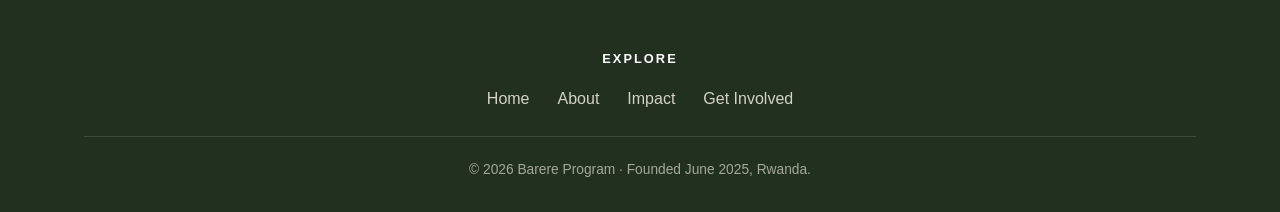
==== commit 606e45d2: "Simplify footer across all pages Remove the logo/brand block, the "Get in touch" column, and the "ne" ====
--- a/barere/index.html
+++ b/barere/index.html
@@ -157,11 +157,6 @@
   <div class="wrap">
     <div class="foot-grid">
       <div>
-        <a class="brand" href="index.html" style="color:#fff"><img class="mark" src="images/barere-logo-sm.png" alt="Barere Program logo">
-          <span><b>Barere</b><small>Program · Rwanda</small></span></a>
-        <p>A youth centered program helping vulnerable children in Rwanda return to school and stay there, through education, mentorship, and family livelihoods.</p>
-      </div>
-      <div>
         <h4>Explore</h4>
         <ul>
           <li><a href="index.html">Home</a></li>
@@ -170,19 +165,9 @@
           <li><a href="get-involved.html">Get Involved</a></li>
         </ul>
       </div>
-      <div>
-        <h4>Get in touch</h4>
-        <ul>
-          <li><a href="mailto:mugishaprovidence009@gmail.com">mugishaprovidence009@gmail.com</a></li>
-          <li>Providence Mugisha, Founder</li>
-          <li>Rwanda</li>
-          <li><a href="get-involved.html#donate">Donate ↗</a></li>
-        </ul>
-      </div>
     </div>
     <div class="foot-bottom">
       <span>© 2026 Barere Program · Founded June 2025, Rwanda.</span>
-      <span>Barere never charges children or families to participate.</span>
     </div>
   </div>
 </footer>
--- a/barere/assets/styles.css
+++ b/barere/assets/styles.css
@@ -244,15 +244,15 @@
 
 /* footer */
 footer{background:var(--ink);color:rgba(251,246,236,.82);padding:56px 0 30px}
-.foot-grid{display:grid;grid-template-columns:1.4fr 1fr 1fr;gap:40px;margin-bottom:36px}
+.foot-grid{text-align:center;margin-bottom:24px}
 footer .brand b{color:#fff}
 footer p{font-size:.96rem;margin:14px 0 0;max-width:38ch}
 footer h4{color:#fff;font-size:.8rem;letter-spacing:.16em;text-transform:uppercase;margin:0 0 16px}
-footer ul{list-style:none;padding:0;margin:0}
-footer li{margin-bottom:10px}
+footer ul{list-style:none;padding:0;margin:0;display:flex;justify-content:center;gap:28px;flex-wrap:wrap}
+footer li{margin-bottom:0}
 footer a{color:rgba(251,246,236,.82);text-decoration:none}
 footer a:hover{color:var(--sun)}
-.foot-bottom{border-top:1px solid rgba(255,255,255,.12);padding-top:22px;display:flex;justify-content:space-between;gap:16px;flex-wrap:wrap;font-size:.86rem;color:rgba(251,246,236,.6)}
+.foot-bottom{border-top:1px solid rgba(255,255,255,.12);padding-top:22px;text-align:center;font-size:.86rem;color:rgba(251,246,236,.6)}
 
 /* reveal */
 .reveal{opacity:0;transform:translateY(24px);transition:opacity .7s ease,transform .7s ease}
@@ -264,7 +264,7 @@
   .hero-cta{justify-content:center}
   .hero-art{order:-1;max-width:340px;margin:0 auto}
   .mission .grid,.serve-grid,.budget-wrap{grid-template-columns:1fr;gap:34px}
-  .pillar-grid,.stat-grid,.impact-notes,.goal-band,.help-grid,.gallery-grid,.foot-grid,.next-links,.team-grid{grid-template-columns:1fr 1fr}
+  .pillar-grid,.stat-grid,.impact-notes,.goal-band,.help-grid,.gallery-grid,.next-links,.team-grid{grid-template-columns:1fr 1fr}
   .pillar.feature{grid-column:span 2;grid-template-columns:1fr}
   .stat .n{font-size:2.4rem}
 }
@@ -273,7 +273,7 @@
   .menu-btn{display:block}
   .nav-links.open{display:flex;position:absolute;top:74px;left:0;right:0;flex-direction:column;background:var(--cream);padding:20px 24px;gap:16px;border-bottom:1px solid var(--line)}
   .nav-links.open a.active::after{display:none}
-  .pillar-grid,.stat-grid,.impact-notes,.goal-band,.help-grid,.gallery-grid,.foot-grid,.next-links,.team-grid{grid-template-columns:1fr}
+  .pillar-grid,.stat-grid,.impact-notes,.goal-band,.help-grid,.gallery-grid,.next-links,.team-grid{grid-template-columns:1fr}
   .pillar.feature{grid-column:span 1}
   .stat-lite{grid-template-columns:1fr 1fr;gap:10px}
   .slider-arrow{display:none}
